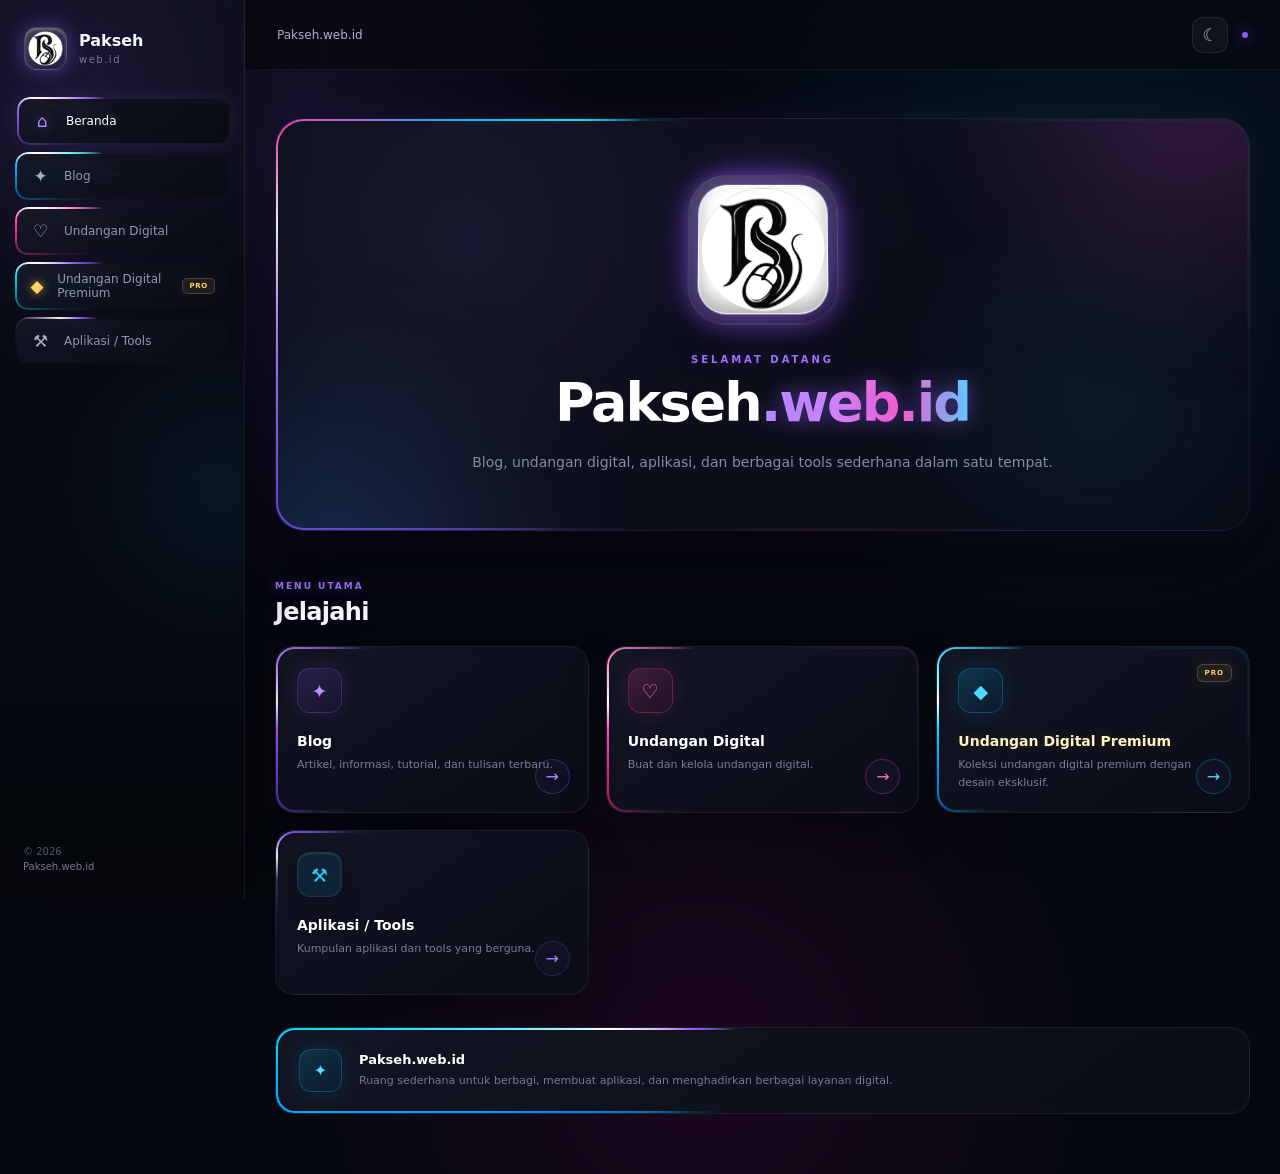
==== index.html @ 85b8d03c "feat: create Pakseh.web.id website" ====
<!DOCTYPE html>
<html lang="id">

<head>

    <meta charset="UTF-8">

    <meta
        name="viewport"
        content="width=device-width, initial-scale=1.0"
    >

    <title>Pakseh.web.id</title>

    <link
        rel="stylesheet"
        href="style.css"
    >

</head>


<body>


<!-- =====================================================
     SIDEBAR
===================================================== -->

<aside
    class="sidebar"
    id="sidebar"
>


    <!-- BRAND -->

    <div class="brand">

        <div class="brand-logo">
    <img
        src="assets/img/logo.png"
        alt="Pakseh"
    >
</div>
        <div class="brand-text">

            <strong>
                Pakseh
            </strong>

            <span>
                web.id
            </span>

        </div>

    </div>


    <!-- =================================================
         MENU
    ================================================= -->

    <nav class="menu">


        <!-- BERANDA -->

        <a
            href="index.html"
            class="menu-item active"
        >

            <span class="menu-icon">
                ⌂
            </span>

            <span>
                Beranda
            </span>

        </a>


        <!-- BLOG -->

        <a
            href="blog.html"
            class="menu-item"
        >

            <span class="menu-icon">
                ✦
            </span>

            <span>
                Blog
            </span>

        </a>


        <!-- UNDANGAN DIGITAL -->

        <a
            href="https://pakseh.inveet.my.id/"
            class="menu-item"
        >

            <span class="menu-icon">
                ♡
            </span>

            <span>
                Undangan Digital
            </span>

        </a>


        <!-- UNDANGAN DIGITAL PREMIUM -->

        <a
            href="#"
            class="menu-item premium-menu"
        >

            <span class="menu-icon premium-icon">
                ◆
            </span>

            <span>
                Undangan Digital Premium
            </span>

            <span class="premium-badge">
                PRO
            </span>

        </a>


        <!-- APLIKASI / TOOLS -->

        <a
            href="#"
            class="menu-item"
        >

            <span class="menu-icon">
                ⚒
            </span>

            <span>
                Aplikasi / Tools
            </span>

        </a>


    </nav>


    <!-- =================================================
         SIDEBAR FOOTER
    ================================================= -->

    <div class="sidebar-footer">

        <span>
            © 2026
        </span>

        <strong>
            Pakseh.web.id
        </strong>

    </div>


</aside>


<!-- =====================================================
     MOBILE OVERLAY
===================================================== -->

<div
    class="sidebar-overlay"
    id="sidebarOverlay"
></div>



<!-- =====================================================
     MAIN
===================================================== -->

<main class="main">


    <!-- =================================================
         TOPBAR
    ================================================= -->

    <header class="topbar">


        <button
            class="menu-toggle"
            id="menuToggle"
            type="button"
        >
            ☰
        </button>


        <div class="topbar-title">
            Pakseh.web.id
        </div>


        <div class="topbar-actions">


            <!-- DARK / LIGHT -->

            <button
                class="theme-toggle"
                id="themeToggle"
                type="button"
                title="Ganti tema"
            >
                ☾
            </button>


            <div class="topbar-dot"></div>


        </div>


    </header>



    <!-- =================================================
         CONTENT
    ================================================= -->

    <section class="content">


        <!-- =================================================
             HERO
        ================================================= -->

        <section class="hero">


            <div class="hero-glow glow-one"></div>

            <div class="hero-glow glow-two"></div>


            <!-- LOGO
                 UBAH LOGO DI SINI
            -->

            <div class="custom-logo">

    <div class="logo-inner">

        <img
            src="assets/img/logo.png"
            alt="Logo Pakseh.web.id"
        >

    </div>

</div>


            <!-- HERO TEXT -->

            <div class="hero-content">


                <div class="welcome">
                    SELAMAT DATANG
                </div>


                <h1>
                    Pakseh<span>.web.id</span>
                </h1>


                <p>
                    Blog, undangan digital, aplikasi,
                    dan berbagai tools sederhana
                    dalam satu tempat.
                </p>


            </div>


        </section>



        <!-- =================================================
             MENU UTAMA
        ================================================= -->

        <section class="quick-section">


            <div class="section-heading">

                <div>

                    <small>
                        MENU UTAMA
                    </small>

                    <h2>
                        Jelajahi
                    </h2>

                </div>

            </div>



            <!-- =================================================
                 QUICK GRID
            ================================================= -->

            <div class="quick-grid">


                <!-- =================================================
                     BLOG
                ================================================= -->

                <a
                    href="blog.html"
                    class="quick-card"
                >

                    <div class="quick-icon purple">
                        ✦
                    </div>


                    <div class="quick-info">

                        <h3>
                            Blog
                        </h3>

                        <p>
                            Artikel, informasi,
                            tutorial, dan tulisan terbaru.
                        </p>

                    </div>


                    <div class="arrow">
                        →
                    </div>

                </a>



                <!-- =================================================
                     UNDANGAN DIGITAL
                ================================================= -->

                <a
                    href="https://pakseh.inveet.my.id/"
                    class="quick-card"
                >

                    <div class="quick-icon pink">
                        ♡
                    </div>


                    <div class="quick-info">

                        <h3>
                            Undangan Digital
                        </h3>

                        <p>
                            Buat dan kelola
                            undangan digital.
                        </p>

                    </div>


                    <div class="arrow">
                        →
                    </div>

                </a>



                <!-- =================================================
                     UNDANGAN DIGITAL PREMIUM
                ================================================= -->

                <a
                    href="#"
                    class="quick-card premium-card"
                >

                    <div class="quick-icon premium-card-icon">
                        ◆
                    </div>


                    <div class="quick-info">

                        <h3>
                            Undangan Digital Premium
                        </h3>

                        <p>
                            Koleksi undangan digital
                            premium dengan desain eksklusif.
                        </p>

                    </div>


                    <div class="premium-label">
                        PRO
                    </div>


                    <div class="arrow">
                        →
                    </div>

                </a>



                <!-- =================================================
                     APLIKASI / TOOLS
                ================================================= -->

                <a
                    href="#"
                    class="quick-card"
                >

                    <div class="quick-icon blue">
                        ⚒
                    </div>


                    <div class="quick-info">

                        <h3>
                            Aplikasi / Tools
                        </h3>

                        <p>
                            Kumpulan aplikasi
                            dan tools yang berguna.
                        </p>

                    </div>


                    <div class="arrow">
                        →
                    </div>

                </a>


            </div>


        </section>



        <!-- =================================================
             INFO
        ================================================= -->

        <section class="info-card">


            <div class="info-icon">
                ✦
            </div>


            <div>

                <h3>
                    Pakseh.web.id
                </h3>


                <p>
                    Ruang sederhana untuk berbagi,
                    membuat aplikasi, dan menghadirkan
                    berbagai layanan digital.
                </p>

            </div>


        </section>


    </section>


</main>



<!-- =====================================================
     JAVASCRIPT
===================================================== -->

<script src="script.js"></script>



<!-- =====================================================
     PREMIUM STYLE
===================================================== -->

<style>


/* =====================================================
   PREMIUM SIDEBAR
===================================================== */

.premium-menu {
    position: relative;
}


.premium-menu .premium-icon {

    color: #ffd166;

    text-shadow:
        0 0 10px
        rgba(255,209,102,.65);

}


.premium-menu:hover .premium-icon {

    color: #ffe29a;

    text-shadow:
        0 0 16px
        rgba(255,209,102,.85);

}


.premium-badge {

    margin-left: auto;

    padding:
        3px 6px;

    border-radius: 5px;

    color: #ffd166;

    background:
        rgba(255,209,102,.08);

    border:
        1px solid
        rgba(255,209,102,.20);

    font-size: 7px;

    font-weight: 800;

    letter-spacing: .7px;

}


/* =====================================================
   PREMIUM CARD
===================================================== */

.premium-card {

    background:

        radial-gradient(
            circle at 85% 15%,
            rgba(255,209,102,.13),
            transparent 35%
        ),

        #0c101c;

}


.premium-card::before {

    background:

        conic-gradient(
            from var(--neon-angle),

            transparent 0deg,
            transparent 210deg,

            rgba(255,209,102,.06) 230deg,

            #b7791f 250deg,

            #ffd166 270deg,

            #fff4c2 282deg,

            #ffffff 288deg,

            #ffcf5c 298deg,

            transparent 320deg,
            transparent 360deg
        );

    filter:
        drop-shadow(
            0 0 9px
            rgba(255,209,102,.80)
        );

}


.premium-card-icon {

    color: #ffd166;

    background:

        linear-gradient(
            145deg,
            rgba(255,209,102,.18),
            rgba(160,100,10,.08)
        );

    border-color:
        rgba(255,209,102,.28);

    box-shadow:
        0 0 25px
        rgba(255,209,102,.13);

}


.premium-card h3 {

    color: #fff3c4;

    text-shadow:
        0 0 12px
        rgba(255,209,102,.14);

}


.premium-label {

    position: absolute;

    top: 17px;
    right: 17px;

    padding:
        4px 7px;

    border-radius: 6px;

    color: #ffd166;

    background:
        rgba(255,209,102,.08);

    border:
        1px solid
        rgba(255,209,102,.22);

    font-size: 7px;

    font-weight: 900;

    letter-spacing: 1px;

    box-shadow:
        0 0 15px
        rgba(255,209,102,.08);

}


.premium-card:hover {

    box-shadow:

        0 25px 55px
        rgba(0,0,0,.40),

        0 0 40px
        rgba(255,209,102,.12);

}


/* =====================================================
   MOBILE
===================================================== */

@media (max-width:700px) {

    .premium-card {
        grid-column: span 1;
    }

}

</style>


</body>

</html>
---- style.css ----
/* =========================================================
   PAKSEH.WEB.ID
   DARK 3D + SEMI NEON UI
   ========================================================= */

:root {
    --bg: #070910;
    --bg-soft: #0c0f18;

    --card: #10131f;
    --card-2: #0d101a;

    --text: #f5f7ff;
    --text-soft: #9299ad;
    --text-muted: #666d82;

    --purple: #8b5cf6;
    --purple-light: #b18cff;
    --blue: #06b6ff;
    --pink: #ff3eb5;
    --cyan: #00e5ff;

    --border: rgba(255,255,255,.08);

    --sidebar-width: 245px;

    --neon-angle: 0deg;
}


/* =========================================================
   RESET
   ========================================================= */

* {
    margin: 0;
    padding: 0;
    box-sizing: border-box;
}

html {
    scroll-behavior: smooth;
}

body {
    min-height: 100vh;

    color: var(--text);

    font-family:
        Inter,
        system-ui,
        -apple-system,
        BlinkMacSystemFont,
        "Segoe UI",
        sans-serif;

    background:
        radial-gradient(
            circle at 75% 10%,
            rgba(139,92,246,.10),
            transparent 30%
        ),
        radial-gradient(
            circle at 15% 85%,
            rgba(0,190,255,.07),
            transparent 28%
        ),
        var(--bg);

    overflow-x: hidden;
}

a {
    color: inherit;
    text-decoration: none;
}

button,
input,
textarea {
    font-family: inherit;
}


/* =========================================================
   NEON ANIMATION
   ========================================================= */

@property --neon-angle {
    syntax: "<angle>";
    initial-value: 0deg;
    inherits: false;
}

@keyframes neonRotate {
    from {
        --neon-angle: 0deg;
    }

    to {
        --neon-angle: 360deg;
    }
}


/* =========================================================
   SIDEBAR
   ========================================================= */

.sidebar {
    position: fixed;

    top: 0;
    left: 0;

    width: var(--sidebar-width);
    height: 100vh;

    padding: 24px 15px;

    display: flex;
    flex-direction: column;

    background:
        linear-gradient(
            180deg,
            rgba(13,15,25,.98),
            rgba(6,8,14,.99)
        );

    border-right:
        1px solid rgba(255,255,255,.06);

    box-shadow:
        15px 0 50px rgba(0,0,0,.30);

    z-index: 1000;
}


/* =========================================================
   BRAND
   ========================================================= */

.brand {
    display: flex;
    align-items: center;

    gap: 12px;

    padding:
        3px 9px 27px;
}

.brand-logo {
    width: 43px;
    height: 43px;

    display: flex;
    align-items: center;
    justify-content: center;

    border-radius: 13px;

    color: white;

    font-size: 21px;
    font-weight: 900;

    background:
        linear-gradient(
            145deg,
            #a78bfa,
            #5427ad
        );

    border:
        1px solid rgba(255,255,255,.14);

    box-shadow:
        inset 0 2px 3px rgba(255,255,255,.20),
        inset 0 -5px 10px rgba(0,0,0,.25),
        0 0 25px rgba(139,92,246,.20);
}

.brand-text {
    display: flex;
    flex-direction: column;

    line-height: 1.1;
}

.brand-text strong {
    font-size: 16px;
    font-weight: 750;
}

.brand-text span {
    margin-top: 4px;

    color: #777e93;

    font-size: 10px;

    letter-spacing: 1.5px;
}


/* =========================================================
   MENU
   ========================================================= */

.menu {
    display: flex;
    flex-direction: column;

    gap: 7px;
}


/*
   Menu item dibuat menggunakan 2 lapisan:

   ::before = background bagian dalam
   ::after  = garis neon bergerak
*/

.menu-item {
    position: relative;

    min-height: 48px;

    display: flex;
    align-items: center;

    gap: 12px;

    padding: 0 14px;

    border-radius: 13px;

    color: #9299ad;

    font-size: 12px;

    overflow: hidden;

    isolation: isolate;

    transition:
        color .25s ease,
        transform .25s ease;
}


/* neon border */

.menu-item::after {
    content: "";

    position: absolute;

    inset: 0;

    border-radius: inherit;

    background:
        conic-gradient(
            from var(--neon-angle),

            transparent 0deg,
            transparent 255deg,

            rgba(139,92,246,.04) 270deg,
            rgba(139,92,246,.25) 282deg,

            rgba(255,255,255,.95) 290deg,

            var(--neon-color,#8b5cf6) 298deg,

            rgba(139,92,246,.05) 312deg,

            transparent 330deg,
            transparent 360deg
        );

    animation:
        neonRotate 4s linear infinite;

    z-index: -2;
}


/* bagian dalam */

.menu-item::before {
    content: "";

    position: absolute;

    inset: 2px;

    border-radius: 11px;

    background:
        linear-gradient(
            145deg,
            rgba(18,21,34,.98),
            rgba(10,12,21,.98)
        );

    z-index: -1;
}


/* isi menu */

.menu-item > * {
    position: relative;

    z-index: 2;
}


/* warna masing-masing */

.menu-item:nth-child(1) {
    --neon-color: #8b5cf6;
}

.menu-item:nth-child(2) {
    --neon-color: #06b6ff;
}

.menu-item:nth-child(3) {
    --neon-color: #ff3eb5;
}

.menu-item:nth-child(4) {
    --neon-color: #8b5cf6;
}

.menu-item.active {
    color: white;

    transform:
        translateX(2px);

    filter:
        drop-shadow(
            0 0 10px
            rgba(139,92,246,.15)
        );
}

.menu-item:hover {
    color: white;

    transform:
        translateX(3px);
}


/* =========================================================
   MENU ICON
   ========================================================= */

.menu-icon {
    width: 23px;

    display: flex;
    align-items: center;
    justify-content: center;

    font-size: 17px;

    color: #a6adbf;

    transition:
        color .25s ease,
        text-shadow .25s ease;
}

.menu-item:hover .menu-icon,
.menu-item.active .menu-icon {
    color: #b18cff;

    text-shadow:
        0 0 12px rgba(139,92,246,.65);
}


/* =========================================================
   DIVIDER
   ========================================================= */

.menu-divider {
    height: 1px;

    margin:
        13px 7px;

    background:
        linear-gradient(
            90deg,
            transparent,
            rgba(255,255,255,.08),
            transparent
        );
}


/* =========================================================
   SIDEBAR FOOTER
   ========================================================= */

.sidebar-footer {
    margin-top: auto;

    padding:
        18px 8px 4px;

    display: flex;
    flex-direction: column;

    gap: 4px;

    color: #4e5569;

    font-size: 10px;
}

.sidebar-footer strong {
    color: #737a91;

    font-weight: 500;
}


/* =========================================================
   MAIN
   ========================================================= */

.main {
    min-height: 100vh;

    margin-left:
        var(--sidebar-width);
}


/* =========================================================
   TOPBAR
   ========================================================= */

.topbar {
    position: sticky;

    top: 0;

    height: 70px;

    display: flex;
    align-items: center;

    padding:
        0 32px;

    background:
        rgba(7,9,16,.72);

    backdrop-filter:
        blur(18px);

    border-bottom:
        1px solid rgba(255,255,255,.05);

    z-index: 500;
}

.topbar-title {
    color: #aeb5c8;

    font-size: 12px;
}

.topbar-actions {
    margin-left: auto;

    display: flex;
    align-items: center;

    gap: 14px;
}

.topbar-dot {
    width: 6px;
    height: 6px;

    border-radius: 50%;

    background: var(--purple);

    box-shadow:
        0 0 15px
        rgba(139,92,246,.9);
}


/* =========================================================
   THEME BUTTON
   ========================================================= */

.theme-toggle {
    width: 36px;
    height: 36px;

    display: flex;
    align-items: center;
    justify-content: center;

    border-radius: 11px;

    color: #aeb5c8;

    background:
        rgba(255,255,255,.035);

    border:
        1px solid rgba(255,255,255,.08);

    font-size: 17px;

    cursor: pointer;

    transition:
        .25s ease;
}

.theme-toggle:hover {
    color: white;

    border-color:
        rgba(139,92,246,.35);

    background:
        rgba(139,92,246,.12);

    box-shadow:
        0 0 20px
        rgba(139,92,246,.15);
}


/* =========================================================
   MOBILE MENU BUTTON
   ========================================================= */

.menu-toggle {
    display: none;

    width: 38px;
    height: 38px;

    border: 0;

    border-radius: 10px;

    color: white;

    background:
        rgba(255,255,255,.04);

    font-size: 20px;

    cursor: pointer;
}


/* =========================================================
   CONTENT
   ========================================================= */

.content {
    width:
        min(
            1100px,
            calc(100% - 60px)
        );

    margin:
        0 auto;

    padding:
        48px 0 60px;
}


/* =========================================================
   HERO
   ========================================================= */

.hero {
    position: relative;

    min-height: 390px;

    display: flex;
    flex-direction: column;

    align-items: center;
    justify-content: center;

    padding:
        55px 30px;

    text-align: center;

    border-radius: 28px;

    overflow: hidden;

    isolation: isolate;

    background:
        #0d101d;

    border:
        1px solid rgba(255,255,255,.06);

    box-shadow:
        0 25px 70px rgba(0,0,0,.35);
}


/* HERO NEON BORDER */

.hero::before {
    content: "";

    position: absolute;

    inset: 0;

    border-radius: inherit;

    background:
        conic-gradient(
            from var(--neon-angle),

            transparent 0deg,
            transparent 250deg,

            rgba(139,92,246,.05) 265deg,
            rgba(139,92,246,.35) 280deg,

            white 290deg,

            #8b5cf6 298deg,
            #06b6ff 305deg,

            rgba(6,182,255,.05) 320deg,

            transparent 335deg,
            transparent 360deg
        );

    animation:
        neonRotate 5s linear infinite;

    z-index: -2;
}


/* HERO INNER */

.hero::after {
    content: "";

    position: absolute;

    inset: 2px;

    border-radius: 26px;

    background:
        radial-gradient(
            circle at 20% 30%,
            rgba(139,92,246,.08),
            transparent 28%
        ),
        radial-gradient(
            circle at 85% 70%,
            rgba(0,180,255,.07),
            transparent 25%
        ),
        linear-gradient(
            145deg,
            #101321,
            #090b14
        );

    z-index: -1;
}


/* =========================================================
   HERO GLOW
   ========================================================= */

.hero-glow {
    position: absolute;

    width: 280px;
    height: 280px;

    border-radius: 50%;

    filter:
        blur(80px);

    opacity: .17;

    pointer-events: none;
}

.glow-one {
    top: -160px;
    right: -80px;

    background:
        var(--purple);
}

.glow-two {
    bottom: -170px;
    left: -80px;

    background:
        var(--blue);
}


/* =========================================================
   CUSTOM LOGO
   ========================================================= */

.custom-logo {
    position: relative;

    width: 150px;
    height: 150px;

    margin-bottom: 30px;

    padding: 9px;

    border-radius: 38px;

    background:
        linear-gradient(
            145deg,
            rgba(255,255,255,.18),
            rgba(255,255,255,.02)
        );

    border:
        1px solid rgba(255,255,255,.12);

    box-shadow:
        0 25px 60px rgba(0,0,0,.45),
        0 0 45px rgba(139,92,246,.25);

    transform:
        perspective(600px)
        rotateX(5deg);

    z-index: 3;
}


/* LOGO INNER */

.logo-inner {
    width: 100%;
    height: 100%;

    display: flex;
    align-items: center;
    justify-content: center;

    border-radius: 29px;

    color: white;

    font-size: 62px;
    font-weight: 900;

    background:
        linear-gradient(
            145deg,
            #b18cff,
            #5b21b6
        );

    border:
        1px solid
        rgba(255,255,255,.12);

    box-shadow:
        inset 0 3px 5px
        rgba(255,255,255,.25),

        inset 0 -10px 18px
        rgba(0,0,0,.30),

        0 0 40px
        rgba(139,92,246,.35);
}


/* =========================================================
   HERO TEXT
   ========================================================= */

.hero-content {
    position: relative;

    z-index: 3;
}

.welcome {
    margin-bottom: 11px;

    color: #9d72ff;

    font-size: 10px;
    font-weight: 800;

    letter-spacing: 3px;

    text-shadow:
        0 0 14px
        rgba(139,92,246,.40);
}

.hero h1 {
    color: white;

    font-size:
        clamp(
            34px,
            5vw,
            54px
        );

    line-height: 1;

    letter-spacing: -2px;
}

.hero h1 span {
    color: #a78bfa;

    text-shadow:
        0 0 20px
        rgba(139,92,246,.30);
}

.hero p {
    max-width: 600px;

    margin:
        20px auto 0;

    color: #858da2;

    font-size: 14px;

    line-height: 1.8;
}


/* =========================================================
   SECTION
   ========================================================= */

.quick-section {
    margin-top: 43px;
}

.section-heading small {
    color: #7566aa;

    font-size: 9px;
    font-weight: 800;

    letter-spacing: 2px;
}

.section-heading h2 {
    margin-top: 5px;

    color: white;

    font-size: 24px;

    letter-spacing: -.7px;
}


/* =========================================================
   QUICK GRID
   ========================================================= */

.quick-grid {
    display: grid;

    grid-template-columns:
        repeat(3, 1fr);

    gap: 17px;

    margin-top: 20px;
}


/* =========================================================
   QUICK CARD
   ========================================================= */

.quick-card {
    position: relative;

    min-height: 165px;

    display: flex;
    flex-direction: column;

    padding: 21px;

    border-radius: 19px;

    overflow: hidden;

    isolation: isolate;

    background:
        #0e111d;

    border:
        1px solid rgba(255,255,255,.06);

    box-shadow:
        0 18px 40px rgba(0,0,0,.25);

    transition:
        transform .25s ease,
        box-shadow .25s ease;
}


/* animated neon */

.quick-card::before {
    content: "";

    position: absolute;

    inset: 0;

    border-radius: inherit;

    background:
        conic-gradient(
            from var(--neon-angle),

            transparent 0deg,
            transparent 255deg,

            rgba(139,92,246,.04) 270deg,
            rgba(139,92,246,.35) 282deg,

            white 290deg,

            var(--neon-color,#8b5cf6) 298deg,

            rgba(139,92,246,.05) 315deg,

            transparent 330deg,
            transparent 360deg
        );

    animation:
        neonRotate 3.8s linear infinite;

    z-index: -2;
}


/* inner layer */

.quick-card::after {
    content: "";

    position: absolute;

    inset: 2px;

    border-radius: 17px;

    background:
        linear-gradient(
            145deg,
            #121522,
            #0a0d17
        );

    z-index: -1;
}


/* card colors */

.quick-card:nth-child(1) {
    --neon-color: #8b5cf6;
}

.quick-card:nth-child(2) {
    --neon-color: #ff3eb5;
}

.quick-card:nth-child(3) {
    --neon-color: #06b6ff;
}


/* hover */

.quick-card:hover {
    transform:
        translateY(-6px);

    box-shadow:
        0 25px 55px rgba(0,0,0,.35),
        0 0 35px rgba(139,92,246,.08);
}


/* =========================================================
   QUICK ICON
   ========================================================= */

.quick-icon {
    width: 45px;
    height: 45px;

    display: flex;
    align-items: center;
    justify-content: center;

    margin-bottom: 20px;

    border-radius: 13px;

    font-size: 19px;

    border:
        1px solid rgba(255,255,255,.08);

    box-shadow:
        inset 0 1px 2px
        rgba(255,255,255,.12),

        0 8px 20px
        rgba(0,0,0,.25);
}

.quick-icon.purple {
    color: #b18cff;

    background:
        rgba(139,92,246,.12);

    box-shadow:
        0 0 25px
        rgba(139,92,246,.12);
}

.quick-icon.pink {
    color: #ff67c5;

    background:
        rgba(255,62,181,.10);
}

.quick-icon.blue {
    color: #35c8ff;

    background:
        rgba(6,182,255,.10);
}


/* =========================================================
   QUICK TEXT
   ========================================================= */

.quick-info h3 {
    color: white;

    font-size: 14px;
    font-weight: 700;
}

.quick-info p {
    margin-top: 7px;

    color: #777f94;

    font-size: 11px;

    line-height: 1.6;
}


/* =========================================================
   ARROW
   ========================================================= */

.arrow {
    position: absolute;

    right: 18px;
    bottom: 18px;

    width: 35px;
    height: 35px;

    display: flex;
    align-items: center;
    justify-content: center;

    border-radius: 50%;

    color: #a78bfa;

    border:
        1px solid
        rgba(139,92,246,.20);

    background:
        rgba(139,92,246,.04);

    transition:
        .25s ease;
}

.quick-card:hover .arrow {
    color: white;

    background:
        rgba(139,92,246,.15);

    box-shadow:
        0 0 18px
        rgba(139,92,246,.18);

    transform:
        translateX(4px);
}


/* =========================================================
   INFO CARD
   ========================================================= */

.info-card {
    position: relative;

    display: flex;
    align-items: center;

    gap: 17px;

    margin-top: 32px;

    padding: 21px 23px;

    border-radius: 19px;

    overflow: hidden;

    isolation: isolate;

    background:
        #0d101a;

    border:
        1px solid rgba(255,255,255,.06);
}


/* neon */

.info-card::before {
    content: "";

    position: absolute;

    inset: 0;

    border-radius: inherit;

    background:
        conic-gradient(
            from var(--neon-angle),

            transparent 0deg,
            transparent 265deg,

            rgba(6,182,255,.05) 278deg,
            rgba(6,182,255,.35) 288deg,

            white 296deg,

            #06b6ff 303deg,

            transparent 320deg,
            transparent 360deg
        );

    animation:
        neonRotate 4.5s linear infinite;

    z-index: -2;
}

.info-card::after {
    content: "";

    position: absolute;

    inset: 2px;

    border-radius: 17px;

    background:
        linear-gradient(
            145deg,
            #111521,
            #0b0e17
        );

    z-index: -1;
}

.info-icon {
    width: 43px;
    height: 43px;

    flex-shrink: 0;

    display: flex;
    align-items: center;
    justify-content: center;

    border-radius: 12px;

    color: #35c8ff;

    background:
        rgba(6,182,255,.08);

    border:
        1px solid
        rgba(6,182,255,.15);

    box-shadow:
        0 0 20px
        rgba(6,182,255,.08);
}

.info-card h3 {
    color: white;

    font-size: 13px;
}

.info-card p {
    margin-top: 5px;

    color: #737b90;

    font-size: 11px;

    line-height: 1.7;
}


/* =========================================================
   SIDEBAR OVERLAY
   ========================================================= */

.sidebar-overlay {
    display: none;
}


/* =========================================================
   LIGHT THEME
   ========================================================= */

body.light-theme {

    --bg: #eef1f8;
    --bg-soft: #f7f8fc;

    --text: #171923;
    --text-soft: #687084;

    background:
        radial-gradient(
            circle at 75% 10%,
            rgba(139,92,246,.10),
            transparent 30%
        ),
        radial-gradient(
            circle at 15% 85%,
            rgba(0,190,255,.07),
            transparent 28%
        ),
        #eef1f8;
}


/* sidebar */

body.light-theme .sidebar {
    background:
        linear-gradient(
            180deg,
            #ffffff,
            #f2f4f9
        );

    border-right-color:
        rgba(20,25,40,.08);

    box-shadow:
        15px 0 45px
        rgba(30,40,70,.08);
}


/* topbar */

body.light-theme .topbar {
    background:
        rgba(245,247,251,.78);

    border-bottom-color:
        rgba(20,25,40,.07);
}

body.light-theme .topbar-title {
    color: #687084;
}


/* menu */

body.light-theme .menu-item {
    color: #70788c;
}

body.light-theme .menu-item::before {
    background:
        linear-gradient(
            145deg,
            #ffffff,
            #f4f5fa
        );
}

body.light-theme .menu-item:hover,
body.light-theme .menu-item.active {
    color: #242638;
}


/* hero */

body.light-theme .hero {
    background:
        #f5f6fa;

    box-shadow:
        0 25px 60px
        rgba(30,40,70,.10);
}

body.light-theme .hero::after {
    background:
        radial-gradient(
            circle at 20% 30%,
            rgba(139,92,246,.07),
            transparent 28%
        ),
        linear-gradient(
            145deg,
            #ffffff,
            #f2f4f9
        );
}

body.light-theme .hero h1 {
    color: #171923;
}

body.light-theme .hero p {
    color: #697184;
}


/* cards */

body.light-theme .quick-card {
    background:
        #f7f8fb;

    box-shadow:
        0 18px 40px
        rgba(30,40,70,.08);
}

body.light-theme .quick-card::after {
    background:
        linear-gradient(
            145deg,
            #ffffff,
            #f2f4f9
        );
}

body.light-theme .quick-info h3 {
    color: #202331;
}

body.light-theme .quick-info p {
    color: #737b8e;
}


/* info */

body.light-theme .info-card {
    background:
        #f7f8fb;

    box-shadow:
        0 15px 35px
        rgba(30,40,70,.08);
}

body.light-theme .info-card::after {
    background:
        linear-gradient(
            145deg,
            #ffffff,
            #f2f4f9
        );
}

body.light-theme .info-card h3 {
    color: #202331;
}


/* theme button */

body.light-theme .theme-toggle {
    color: #5e4b9b;

    background:
        rgba(139,92,246,.08);

    border-color:
        rgba(139,92,246,.14);
}


/* =========================================================
   TABLET
   ========================================================= */

@media (max-width: 900px) {

    :root {
        --sidebar-width: 220px;
    }

    .content {
        width:
            calc(100% - 40px);
    }

    .quick-grid {
        grid-template-columns:
            1fr;
    }

}


/* =========================================================
   MOBILE
   ========================================================= */

@media (max-width: 700px) {

    .sidebar {
        transform:
            translateX(-100%);

        transition:
            transform .3s ease;
    }

    .sidebar.open {
        transform:
            translateX(0);
    }

    .sidebar-overlay {
        position: fixed;

        inset: 0;

        background:
            rgba(0,0,0,.55);

        backdrop-filter:
            blur(3px);

        z-index: 900;
    }

    .sidebar-overlay.show {
        display: block;
    }

    .main {
        margin-left: 0;
    }

    .topbar {
        height: 64px;

        padding:
            0 17px;
    }

    .menu-toggle {
        display: flex;

        align-items: center;
        justify-content: center;
    }

    .content {
        width:
            calc(100% - 28px);

        padding:
            25px 0 45px;
    }

    .hero {
        min-height: 390px;

        padding:
            45px 20px;

        border-radius: 23px;
    }

    .custom-logo {
        width: 112px;
        height: 112px;

        padding: 7px;

        border-radius: 30px;
    }

    .logo-inner {
        border-radius: 23px;

        font-size: 47px;
    }

    .hero h1 {
        font-size: 34px;

        letter-spacing: -1.3px;
    }

    .hero p {
        font-size: 12px;
    }

    .quick-grid {
        gap: 14px;
    }

    .quick-card {
        min-height: 145px;
    }

    .info-card {
        align-items: flex-start;
    }

}


/* =========================================================
   SMALL MOBILE
   ========================================================= */

@media (max-width: 400px) {

    .hero {
        padding:
            38px 17px;
    }

    .hero h1 {
        font-size: 29px;
    }

    .hero p {
        font-size: 11px;
    }

    .custom-logo {
        width: 100px;
        height: 100px;
    }

    .logo-inner {
        font-size: 42px;
    }

}

/* =========================================================
   COLOR BOOST
   PAKSEH.WEB.ID
   Purple + Pink + Cyan + Blue
   ========================================================= */


/* =========================================================
   BACKGROUND COLOR
   ========================================================= */

body {
    background:
        radial-gradient(
            circle at 15% 15%,
            rgba(139, 92, 246, .16),
            transparent 28%
        ),
        radial-gradient(
            circle at 85% 20%,
            rgba(0, 174, 255, .12),
            transparent 28%
        ),
        radial-gradient(
            circle at 55% 90%,
            rgba(255, 0, 174, .09),
            transparent 30%
        ),
        #060810;
}


/* =========================================================
   SIDEBAR COLOR
   ========================================================= */

.sidebar {
    background:
        radial-gradient(
            circle at 30% 10%,
            rgba(139,92,246,.12),
            transparent 30%
        ),
        radial-gradient(
            circle at 90% 55%,
            rgba(0,190,255,.07),
            transparent 30%
        ),
        linear-gradient(
            180deg,
            #0b0d18,
            #05070d
        );
}


/* =========================================================
   BRAND LOGO
   ========================================================= */

.brand-logo {
    background:
        linear-gradient(
            135deg,
            #b66cff 0%,
            #7138e8 45%,
            #4b1bb8 100%
        );

    box-shadow:
        inset 0 2px 4px rgba(255,255,255,.28),
        inset 0 -7px 12px rgba(0,0,0,.30),
        0 0 18px rgba(139,92,246,.35),
        0 0 40px rgba(139,92,246,.12);
}


/* =========================================================
   MENU - LEBIH BERWARNA
   ========================================================= */

.menu-item:nth-child(1)::after {
    background:
        conic-gradient(
            from var(--neon-angle),
            transparent 0deg,
            transparent 230deg,
            rgba(139,92,246,.10) 250deg,
            #8b5cf6 275deg,
            #ffffff 285deg,
            #c084fc 295deg,
            transparent 320deg,
            transparent 360deg
        );
}

.menu-item:nth-child(2)::after {
    background:
        conic-gradient(
            from var(--neon-angle),
            transparent 0deg,
            transparent 230deg,
            rgba(0,190,255,.10) 250deg,
            #06b6ff 275deg,
            #ffffff 285deg,
            #67e8f9 295deg,
            transparent 320deg,
            transparent 360deg
        );
}

.menu-item:nth-child(3)::after {
    background:
        conic-gradient(
            from var(--neon-angle),
            transparent 0deg,
            transparent 230deg,
            rgba(255,62,181,.10) 250deg,
            #ff3eb5 275deg,
            #ffffff 285deg,
            #fb7acb 295deg,
            transparent 320deg,
            transparent 360deg
        );
}

.menu-item:nth-child(4)::after {
    background:
        conic-gradient(
            from var(--neon-angle),
            transparent 0deg,
            transparent 230deg,
            rgba(0,229,255,.10) 250deg,
            #00d9ff 275deg,
            #ffffff 285deg,
            #8b5cf6 295deg,
            transparent 320deg,
            transparent 360deg
        );
}


/* =========================================================
   HERO - LEBIH HIDUP
   ========================================================= */

.hero {
    background:
        radial-gradient(
            circle at 15% 20%,
            rgba(139,92,246,.20),
            transparent 30%
        ),
        radial-gradient(
            circle at 85% 30%,
            rgba(0,174,255,.16),
            transparent 28%
        ),
        radial-gradient(
            circle at 55% 100%,
            rgba(255,0,174,.10),
            transparent 32%
        ),
        #0b0e1a;

    box-shadow:
        0 30px 80px rgba(0,0,0,.45),
        0 0 50px rgba(91,33,182,.08);
}


/* HERO BORDER */

.hero::before {
    background:
        conic-gradient(
            from var(--neon-angle),

            transparent 0deg,
            transparent 210deg,

            rgba(139,92,246,.08) 225deg,
            #7c3aed 250deg,

            #c084fc 270deg,

            #ffffff 282deg,

            #ff3eb5 292deg,

            #06b6ff 304deg,

            #00e5ff 318deg,

            rgba(0,229,255,.08) 330deg,

            transparent 345deg,
            transparent 360deg
        );

    animation:
        neonRotate 4s linear infinite;

    filter:
        drop-shadow(0 0 8px rgba(139,92,246,.7))
        drop-shadow(0 0 15px rgba(0,190,255,.35));
}


/* =========================================================
   HERO LOGO GLOW
   ========================================================= */

.custom-logo {
    background:
        linear-gradient(
            145deg,
            rgba(255,255,255,.20),
            rgba(139,92,246,.06)
        );

    box-shadow:
        0 25px 60px rgba(0,0,0,.45),
        0 0 25px rgba(139,92,246,.45),
        0 0 55px rgba(139,92,246,.20);
}

.logo-inner {
    background:
        linear-gradient(
            135deg,
            #d19cff 0%,
            #9b5cff 25%,
            #7138e8 55%,
            #4b1bb8 100%
        );

    box-shadow:
        inset 0 3px 5px rgba(255,255,255,.30),
        inset 0 -10px 18px rgba(0,0,0,.30),
        0 0 25px rgba(139,92,246,.55),
        0 0 55px rgba(139,92,246,.22);
}


/* =========================================================
   WEBSITE TITLE
   ========================================================= */

.hero h1 span {
    background:
        linear-gradient(
            90deg,
            #b68cff,
            #d68cff,
            #ff5cc8,
            #57d9ff
        );

    -webkit-background-clip: text;
    background-clip: text;

    -webkit-text-fill-color: transparent;

    filter:
        drop-shadow(
            0 0 12px
            rgba(139,92,246,.30)
        );
}


/* =========================================================
   SECTION TITLE
   ========================================================= */

.section-heading small {
    color: #a879ff;

    text-shadow:
        0 0 12px rgba(139,92,246,.55);
}

.section-heading h2 {
    text-shadow:
        0 0 18px rgba(139,92,246,.15);
}


/* =========================================================
   QUICK CARD
   ========================================================= */

.quick-card {
    background:
        radial-gradient(
            circle at 15% 15%,
            rgba(139,92,246,.10),
            transparent 35%
        ),
        #0c101c;
}


/* CARD 1 */

.quick-card:nth-child(1)::before {
    background:
        conic-gradient(
            from var(--neon-angle),

            transparent 0deg,
            transparent 220deg,

            rgba(139,92,246,.08) 235deg,
            #7138e8 255deg,
            #a855f7 270deg,
            #ffffff 280deg,
            #c084fc 292deg,

            transparent 320deg,
            transparent 360deg
        );

    filter:
        drop-shadow(
            0 0 7px
            rgba(139,92,246,.85)
        );
}


/* CARD 2 */

.quick-card:nth-child(2) {
    background:
        radial-gradient(
            circle at 85% 15%,
            rgba(255,62,181,.13),
            transparent 35%
        ),
        #0c101c;
}

.quick-card:nth-child(2)::before {
    background:
        conic-gradient(
            from var(--neon-angle),

            transparent 0deg,
            transparent 220deg,

            rgba(255,62,181,.08) 235deg,
            #ec198e 255deg,
            #ff4fbc 270deg,
            #ffffff 280deg,
            #ff91d5 292deg,

            transparent 320deg,
            transparent 360deg
        );

    filter:
        drop-shadow(
            0 0 7px
            rgba(255,62,181,.85)
        );
}


/* CARD 3 */

.quick-card:nth-child(3) {
    background:
        radial-gradient(
            circle at 85% 15%,
            rgba(0,190,255,.13),
            transparent 35%
        ),
        #0c101c;
}

.quick-card:nth-child(3)::before {
    background:
        conic-gradient(
            from var(--neon-angle),

            transparent 0deg,
            transparent 220deg,

            rgba(0,190,255,.08) 235deg,
            #008cff 255deg,
            #06d9ff 270deg,
            #ffffff 280deg,
            #66e9ff 292deg,

            transparent 320deg,
            transparent 360deg
        );

    filter:
        drop-shadow(
            0 0 7px
            rgba(0,190,255,.90)
        );
}


/* =========================================================
   ICON COLORS
   ========================================================= */

.quick-card:nth-child(1) .quick-icon {
    color: #bd91ff;

    background:
        linear-gradient(
            145deg,
            rgba(139,92,246,.20),
            rgba(93,44,180,.08)
        );

    border-color:
        rgba(139,92,246,.25);

    box-shadow:
        0 0 20px rgba(139,92,246,.15);
}

.quick-card:nth-child(2) .quick-icon {
    color: #ff70c7;

    background:
        linear-gradient(
            145deg,
            rgba(255,62,181,.20),
            rgba(170,25,110,.08)
        );

    border-color:
        rgba(255,62,181,.25);

    box-shadow:
        0 0 20px rgba(255,62,181,.15);
}

.quick-card:nth-child(3) .quick-icon {
    color: #4bdcff;

    background:
        linear-gradient(
            145deg,
            rgba(0,190,255,.20),
            rgba(0,90,180,.08)
        );

    border-color:
        rgba(0,190,255,.25);

    box-shadow:
        0 0 20px rgba(0,190,255,.15);
}


/* =========================================================
   INFO CARD
   ========================================================= */

.info-card {
    background:
        radial-gradient(
            circle at 15% 50%,
            rgba(0,190,255,.10),
            transparent 35%
        ),
        #0b1019;
}

.info-card::before {
    background:
        conic-gradient(
            from var(--neon-angle),

            transparent 0deg,
            transparent 220deg,

            rgba(0,190,255,.08) 240deg,
            #008cff 260deg,
            #06d9ff 275deg,
            #ffffff 285deg,
            #a855f7 300deg,

            transparent 325deg,
            transparent 360deg
        );

    filter:
        drop-shadow(
            0 0 8px
            rgba(0,190,255,.75)
        );
}


/* =========================================================
   INFO ICON
   ========================================================= */

.info-icon {
    color: #5be4ff;

    background:
        linear-gradient(
            145deg,
            rgba(0,190,255,.18),
            rgba(0,100,180,.07)
        );

    border-color:
        rgba(0,190,255,.25);

    box-shadow:
        0 0 25px
        rgba(0,190,255,.15);
}


/* =========================================================
   ARROW
   ========================================================= */

.quick-card:nth-child(1) .arrow {
    color: #b68cff;

    border-color:
        rgba(139,92,246,.30);
}

.quick-card:nth-child(2) .arrow {
    color: #ff70c7;

    border-color:
        rgba(255,62,181,.30);
}

.quick-card:nth-child(3) .arrow {
    color: #4bdcff;

    border-color:
        rgba(0,190,255,.30);
}


/* =========================================================
   EXTRA FLOATING GLOW
   ========================================================= */

.hero-glow {
    opacity: .24;

    filter:
        blur(90px);
}

.glow-one {
    background:
        linear-gradient(
            135deg,
            #8b5cf6,
            #ff3eb5
        );
}

.glow-two {
    background:
        linear-gradient(
            135deg,
            #06b6ff,
            #8b5cf6
        );
}


/* =========================================================
   NEON LINE BOTTOM
   ========================================================= */

.hero {
    box-shadow:
        0 30px 80px rgba(0,0,0,.45),
        0 0 45px rgba(139,92,246,.08);
}


/* =========================================================
   HOVER GLOW
   ========================================================= */

.quick-card:nth-child(1):hover {
    box-shadow:
        0 25px 55px rgba(0,0,0,.40),
        0 0 35px rgba(139,92,246,.16);
}

.quick-card:nth-child(2):hover {
    box-shadow:
        0 25px 55px rgba(0,0,0,.40),
        0 0 35px rgba(255,62,181,.14);
}

.quick-card:nth-child(3):hover {
    box-shadow:
        0 25px 55px rgba(0,0,0,.40),
        0 0 35px rgba(0,190,255,.15);
}

/* =====================================================
   LOGO GAMBAR PAKSEH
===================================================== */

.logo-inner {
    overflow: hidden;

    padding: 0;

    background: #ffffff;

    position: relative;
}

.logo-inner img {
    width: 100%;
    height: 100%;

    display: block;

    object-fit: cover;

    border-radius: inherit;
}


/* Glow tambahan */

.custom-logo::after {
    content: "";

    position: absolute;

    inset: -18px;

    border-radius: 45px;

    background:
        radial-gradient(
            circle,
            rgba(139,92,246,.28),
            transparent 65%
        );

    filter: blur(18px);

    z-index: -1;

    pointer-events: none;
}

/* =====================================================
   LOGO LIGHT REFLECTION
   Pantulan cahaya setiap ±4 detik
===================================================== */

.logo-inner {
    position: relative;
    overflow: hidden;
}


/* cahaya pantulan */

.logo-inner::after {
    content: "";

    position: absolute;

    top: -30%;
    left: -75%;

    width: 45%;
    height: 160%;

    background:
        linear-gradient(
            105deg,
            transparent 0%,
            rgba(255,255,255,0.03) 30%,
            rgba(255,255,255,0.85) 50%,
            rgba(255,255,255,0.12) 65%,
            transparent 100%
        );

    transform:
        skewX(-20deg);

    filter:
        blur(3px);

    pointer-events: none;

    z-index: 5;

    animation:
        logoReflection 4s ease-in-out infinite;
}


/* =====================================================
   ANIMASI PANTULAN
===================================================== */

@keyframes logoReflection {

    /* awal */
    0% {
        left: -75%;
        opacity: 0;
    }

    /* mulai muncul */
    8% {
        opacity: .15;
    }

    /* cahaya menyapu logo */
    25% {
        left: 135%;
        opacity: .9;
    }

    /* menghilang */
    32% {
        left: 145%;
        opacity: 0;
    }

    /* menunggu sampai siklus berikutnya */
    100% {
        left: 145%;
        opacity: 0;
    }

}

/* =====================================================
   SIDEBAR LOGO - SAMA DENGAN LOGO UTAMA
===================================================== */

.brand-logo {
    position: relative;

    width: 43px;
    height: 43px;

    flex-shrink: 0;

    padding: 3px;

    overflow: hidden;

    border-radius: 13px;

    background:
        linear-gradient(
            145deg,
            rgba(255,255,255,.20),
            rgba(139,92,246,.08)
        );

    border:
        1px solid
        rgba(255,255,255,.15);

    box-shadow:
        inset 0 2px 3px
        rgba(255,255,255,.25),

        0 0 18px
        rgba(139,92,246,.40),

        0 0 35px
        rgba(139,92,246,.15);

    isolation: isolate;
}


/* gambar logo */

.brand-logo img {
    width: 100%;
    height: 100%;

    display: block;

    object-fit: cover;

    border-radius: 10px;
}


/* =====================================================
   PANTULAN CAHAYA SIDEBAR
===================================================== */

.brand-logo::after {
    content: "";

    position: absolute;

    top: -40%;
    left: -90%;

    width: 45%;
    height: 180%;

    background:
        linear-gradient(
            105deg,
            transparent 0%,
            rgba(255,255,255,.04) 30%,
            rgba(255,255,255,.90) 50%,
            rgba(255,255,255,.12) 65%,
            transparent 100%
        );

    transform:
        skewX(-20deg);

    filter:
        blur(2px);

    pointer-events: none;

    z-index: 5;

    animation:
        sidebarLogoReflection 4s ease-in-out infinite;
}


/* =====================================================
   ANIMASI
===================================================== */

@keyframes sidebarLogoReflection {

    0% {
        left: -90%;
        opacity: 0;
    }

    8% {
        opacity: .15;
    }

    25% {
        left: 140%;
        opacity: .9;
    }

    32% {
        left: 150%;
        opacity: 0;
    }

    100% {
        left: 150%;
        opacity: 0;
    }

}
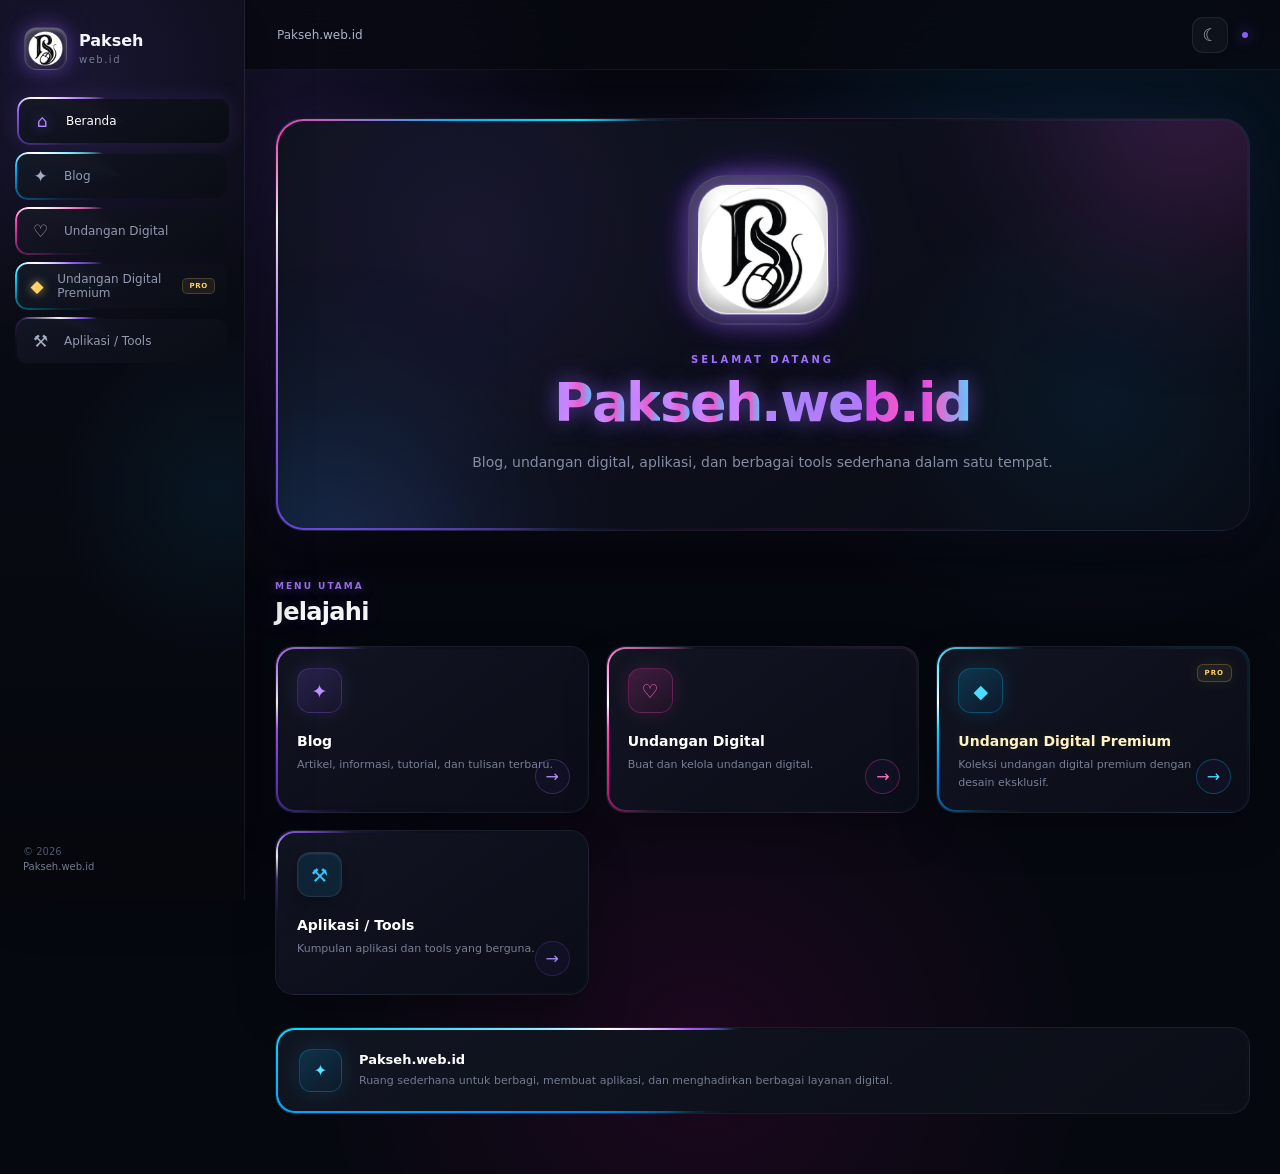
==== commit 64edc797: "feat: add animated brand logo" ====
--- a/index.html
+++ b/index.html
@@ -293,9 +293,27 @@
                 </div>
 
 
-                <h1>
-                    Pakseh<span>.web.id</span>
-                </h1>
+            <h1 class="animated-brand">
+
+    <span class="letter white">P</span>
+    <span class="letter white">a</span>
+    <span class="letter white">k</span>
+    <span class="letter white">s</span>
+    <span class="letter white">e</span>
+    <span class="letter white">h</span>
+
+    <span class="letter purple">.</span>
+
+    <span class="letter purple">w</span>
+    <span class="letter purple">e</span>
+    <span class="letter pink">b</span>
+
+    <span class="letter pink">.</span>
+
+    <span class="letter pink">i</span>
+    <span class="letter blue">d</span>
+
+</h1>
 
 
                 <p>
--- a/style.css
+++ b/style.css
@@ -2536,4 +2536,411 @@
         opacity: 0;
     }
 
+}
+
+/* =====================================================
+   PAKSEH.WEB.ID
+   3D HORIZONTAL FLIP
+   URUTAN: KIRI → KANAN
+   INTERVAL: 5 DETIK
+===================================================== */
+
+.animated-brand {
+    display: flex;
+    align-items: center;
+    justify-content: center;
+
+    white-space: nowrap;
+
+    perspective: 1000px;
+}
+
+
+/* -----------------------------------------------------
+   SEMUA BAGIAN
+----------------------------------------------------- */
+
+.flip-word {
+    display: inline-block;
+
+    transform-style: preserve-3d;
+    backface-visibility: hidden;
+
+    transform-origin: center;
+
+    will-change: transform;
+
+    animation-duration: 5s;
+    animation-iteration-count: infinite;
+}
+
+
+/* -----------------------------------------------------
+   PAKSEH
+----------------------------------------------------- */
+
+.flip-one {
+    color: white;
+
+    animation-name: flipSequenceOne;
+}
+
+
+/* -----------------------------------------------------
+   .WEB
+----------------------------------------------------- */
+
+.flip-two {
+    background:
+        linear-gradient(
+            90deg,
+            #a78bfa,
+            #d084ff,
+            #ff65c7
+        );
+
+    -webkit-background-clip: text;
+    background-clip: text;
+
+    -webkit-text-fill-color: transparent;
+
+    animation-name: flipSequenceTwo;
+}
+
+
+/* -----------------------------------------------------
+   .ID
+----------------------------------------------------- */
+
+.flip-three {
+    background:
+        linear-gradient(
+            90deg,
+            #ff65c7,
+            #5bdcff
+        );
+
+    -webkit-background-clip: text;
+    background-clip: text;
+
+    -webkit-text-fill-color: transparent;
+
+    animation-name: flipSequenceThree;
+}
+
+
+/* =====================================================
+   PAKSEH
+   MULAI PALING AWAL
+===================================================== */
+
+@keyframes flipSequenceOne {
+
+    0% {
+        transform:
+            rotateY(0deg);
+    }
+
+    3% {
+        transform:
+            rotateY(0deg);
+    }
+
+    7% {
+        transform:
+            rotateY(90deg);
+    }
+
+    11% {
+        transform:
+            rotateY(180deg);
+    }
+
+    15% {
+        transform:
+            rotateY(360deg);
+    }
+
+    20% {
+        transform:
+            rotateY(360deg);
+    }
+
+    100% {
+        transform:
+            rotateY(360deg);
+    }
+
+}
+
+/* =====================================================
+   PAKSEH.WEB.ID
+   LETTER BY LETTER 3D FLIP
+   KIRI → KANAN
+   INTERVAL ±5 DETIK
+===================================================== */
+
+.animated-brand {
+
+    display: flex;
+
+    align-items: center;
+    justify-content: center;
+
+    white-space: nowrap;
+
+    perspective: 1200px;
+
+    transform-style: preserve-3d;
+
+}
+
+
+/* =====================================================
+   SETIAP HURUF
+===================================================== */
+
+.letter {
+
+    display: inline-block;
+
+    position: relative;
+
+    transform-style: preserve-3d;
+
+    backface-visibility: hidden;
+
+    transform-origin: center center;
+
+    will-change: transform;
+
+    /*
+       5 detik = satu siklus penuh
+    */
+
+    animation:
+        letterFlip 5s cubic-bezier(
+            .22,
+            .61,
+            .36,
+            1
+        ) infinite;
+
+}
+
+
+/* =====================================================
+   WARNA
+===================================================== */
+
+.letter.white {
+
+    color: #ffffff;
+
+}
+
+
+.letter.purple {
+
+    background:
+        linear-gradient(
+            90deg,
+            #a78bfa,
+            #c084fc
+        );
+
+    -webkit-background-clip: text;
+    background-clip: text;
+
+    -webkit-text-fill-color: transparent;
+
+}
+
+
+.letter.pink {
+
+    background:
+        linear-gradient(
+            90deg,
+            #d946ef,
+            #ff5fc7
+        );
+
+    -webkit-background-clip: text;
+    background-clip: text;
+
+    -webkit-text-fill-color: transparent;
+
+}
+
+
+.letter.blue {
+
+    background:
+        linear-gradient(
+            90deg,
+            #ff5fc7,
+            #58d9ff
+        );
+
+    -webkit-background-clip: text;
+    background-clip: text;
+
+    -webkit-text-fill-color: transparent;
+
+}
+
+
+/* =====================================================
+   ANIMASI UTAMA
+===================================================== */
+
+@keyframes letterFlip {
+
+    /*
+       NORMAL
+    */
+
+    0% {
+
+        transform:
+            rotateY(0deg)
+            translateZ(0);
+
+    }
+
+
+    /*
+       mulai flip
+    */
+
+    2% {
+
+        transform:
+            rotateY(0deg)
+            translateZ(0);
+
+    }
+
+
+    /*
+       bagian tengah flip
+    */
+
+    5% {
+
+        transform:
+            rotateY(90deg)
+            translateZ(8px);
+
+    }
+
+
+    /*
+       selesai flip
+    */
+
+    8% {
+
+        transform:
+            rotateY(180deg)
+            translateZ(0);
+
+    }
+
+
+    /*
+       kembali normal
+    */
+
+    11% {
+
+        transform:
+            rotateY(360deg)
+            translateZ(0);
+
+    }
+
+
+    /*
+       diam
+    */
+
+    18% {
+
+        transform:
+            rotateY(360deg)
+            translateZ(0);
+
+    }
+
+
+    /*
+       menunggu sampai 5 detik
+    */
+
+    100% {
+
+        transform:
+            rotateY(360deg)
+            translateZ(0);
+
+    }
+
+}
+
+/* =====================================================
+   URUTAN FLIP
+===================================================== */
+
+.letter:nth-child(1) {
+    animation-delay: 0s;
+}
+
+.letter:nth-child(2) {
+    animation-delay: .10s;
+}
+
+.letter:nth-child(3) {
+    animation-delay: .20s;
+}
+
+.letter:nth-child(4) {
+    animation-delay: .30s;
+}
+
+.letter:nth-child(5) {
+    animation-delay: .40s;
+}
+
+.letter:nth-child(6) {
+    animation-delay: .50s;
+}
+
+.letter:nth-child(7) {
+    animation-delay: .60s;
+}
+
+.letter:nth-child(8) {
+    animation-delay: .70s;
+}
+
+.letter:nth-child(9) {
+    animation-delay: .80s;
+}
+
+.letter:nth-child(10) {
+    animation-delay: .90s;
+}
+
+.letter:nth-child(11) {
+    animation-delay: 1s;
+}
+
+.letter:nth-child(12) {
+    animation-delay: 1.10s;
+}
+
+.letter:nth-child(13) {
+    animation-delay: 1.20s;
 }
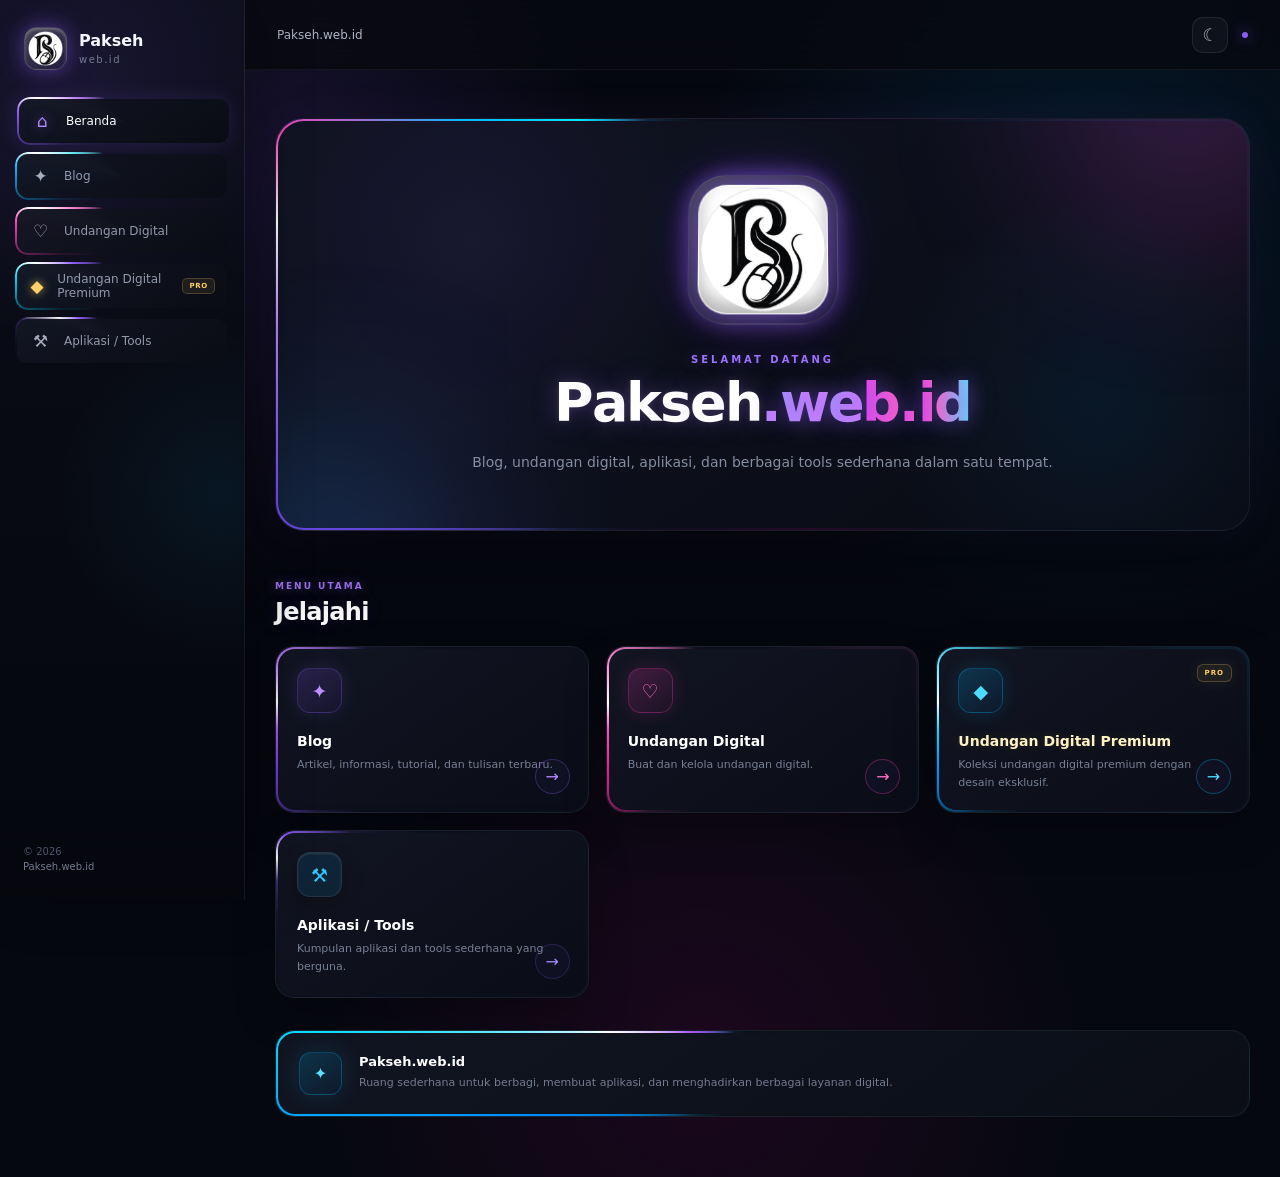
==== commit ebc45b7a: "feat: add applications and tools page" ====
--- a/index.html
+++ b/index.html
@@ -27,10 +27,7 @@
      SIDEBAR
 ===================================================== -->
 
-<aside
-    class="sidebar"
-    id="sidebar"
->
+<aside class="sidebar" id="sidebar">
 
 
     <!-- BRAND -->
@@ -38,11 +35,14 @@
     <div class="brand">
 
         <div class="brand-logo">
-    <img
-        src="assets/img/logo.png"
-        alt="Pakseh"
-    >
-</div>
+
+            <img
+                src="assets/img/logo.png"
+                alt="Logo Pakseh"
+            >
+
+        </div>
+
         <div class="brand-text">
 
             <strong>
@@ -58,8 +58,9 @@
     </div>
 
 
+
     <!-- =================================================
-         MENU
+         MENU SIDEBAR
     ================================================= -->
 
     <nav class="menu">
@@ -144,7 +145,7 @@
         <!-- APLIKASI / TOOLS -->
 
         <a
-            href="#"
+            href="tools.html"
             class="menu-item"
         >
 
@@ -160,6 +161,7 @@
 
 
     </nav>
+
 
 
     <!-- =================================================
@@ -180,6 +182,7 @@
 
 
 </aside>
+
 
 
 <!-- =====================================================
@@ -223,8 +226,6 @@
 
         <div class="topbar-actions">
 
-
-            <!-- DARK / LIGHT -->
 
             <button
                 class="theme-toggle"
@@ -265,22 +266,22 @@
             <div class="hero-glow glow-two"></div>
 
 
-            <!-- LOGO
-                 UBAH LOGO DI SINI
-            -->
+
+            <!-- LOGO UTAMA -->
 
             <div class="custom-logo">
 
-    <div class="logo-inner">
-
-        <img
-            src="assets/img/logo.png"
-            alt="Logo Pakseh.web.id"
-        >
-
-    </div>
-
-</div>
+                <div class="logo-inner">
+
+                    <img
+                        src="assets/img/logo.png"
+                        alt="Logo Pakseh.web.id"
+                    >
+
+                </div>
+
+            </div>
+
 
 
             <!-- HERO TEXT -->
@@ -293,27 +294,33 @@
                 </div>
 
 
-            <h1 class="animated-brand">
-
-    <span class="letter white">P</span>
-    <span class="letter white">a</span>
-    <span class="letter white">k</span>
-    <span class="letter white">s</span>
-    <span class="letter white">e</span>
-    <span class="letter white">h</span>
-
-    <span class="letter purple">.</span>
-
-    <span class="letter purple">w</span>
-    <span class="letter purple">e</span>
-    <span class="letter pink">b</span>
-
-    <span class="letter pink">.</span>
-
-    <span class="letter pink">i</span>
-    <span class="letter blue">d</span>
-
-</h1>
+
+                <!-- =================================================
+                     JUDUL ANIMASI PER HURUF
+                ================================================= -->
+
+                <h1 class="animated-brand">
+
+                    <span class="letter white">P</span>
+                    <span class="letter white">a</span>
+                    <span class="letter white">k</span>
+                    <span class="letter white">s</span>
+                    <span class="letter white">e</span>
+                    <span class="letter white">h</span>
+
+                    <span class="letter purple">.</span>
+
+                    <span class="letter purple">w</span>
+                    <span class="letter purple">e</span>
+                    <span class="letter pink">b</span>
+
+                    <span class="letter pink">.</span>
+
+                    <span class="letter pink">i</span>
+                    <span class="letter blue">d</span>
+
+                </h1>
+
 
 
                 <p>
@@ -480,7 +487,7 @@
                 ================================================= -->
 
                 <a
-                    href="#"
+                    href="tools.html"
                     class="quick-card"
                 >
 
@@ -496,8 +503,8 @@
                         </h3>
 
                         <p>
-                            Kumpulan aplikasi
-                            dan tools yang berguna.
+                            Kumpulan aplikasi dan tools
+                            sederhana yang berguna.
                         </p>
 
                     </div>
@@ -518,7 +525,7 @@
 
 
         <!-- =================================================
-             INFO
+             INFO CARD
         ================================================= -->
 
         <section class="info-card">
@@ -564,15 +571,10 @@
 
 
 <!-- =====================================================
-     PREMIUM STYLE
+     PREMIUM MENU STYLE
 ===================================================== -->
 
 <style>
-
-
-/* =====================================================
-   PREMIUM SIDEBAR
-===================================================== */
 
 .premium-menu {
     position: relative;
@@ -608,9 +610,11 @@
     padding:
         3px 6px;
 
-    border-radius: 5px;
-
-    color: #ffd166;
+    border-radius:
+        5px;
+
+    color:
+        #ffd166;
 
     background:
         rgba(255,209,102,.08);
@@ -619,13 +623,16 @@
         1px solid
         rgba(255,209,102,.20);
 
-    font-size: 7px;
-
-    font-weight: 800;
-
-    letter-spacing: .7px;
-
-}
+    font-size:
+        7px;
+
+    font-weight:
+        800;
+
+    letter-spacing:
+        .7px;
+}
+
 
 
 /* =====================================================
@@ -633,6 +640,8 @@
 ===================================================== */
 
 .premium-card {
+
+    position: relative;
 
     background:
 
@@ -643,48 +652,13 @@
         ),
 
         #0c101c;
-
-}
-
-
-.premium-card::before {
-
-    background:
-
-        conic-gradient(
-            from var(--neon-angle),
-
-            transparent 0deg,
-            transparent 210deg,
-
-            rgba(255,209,102,.06) 230deg,
-
-            #b7791f 250deg,
-
-            #ffd166 270deg,
-
-            #fff4c2 282deg,
-
-            #ffffff 288deg,
-
-            #ffcf5c 298deg,
-
-            transparent 320deg,
-            transparent 360deg
-        );
-
-    filter:
-        drop-shadow(
-            0 0 9px
-            rgba(255,209,102,.80)
-        );
-
 }
 
 
 .premium-card-icon {
 
-    color: #ffd166;
+    color:
+        #ffd166;
 
     background:
 
@@ -700,34 +674,39 @@
     box-shadow:
         0 0 25px
         rgba(255,209,102,.13);
-
 }
 
 
 .premium-card h3 {
 
-    color: #fff3c4;
+    color:
+        #fff3c4;
 
     text-shadow:
         0 0 12px
         rgba(255,209,102,.14);
-
 }
 
 
 .premium-label {
 
-    position: absolute;
-
-    top: 17px;
-    right: 17px;
+    position:
+        absolute;
+
+    top:
+        17px;
+
+    right:
+        17px;
 
     padding:
         4px 7px;
 
-    border-radius: 6px;
-
-    color: #ffd166;
+    border-radius:
+        6px;
+
+    color:
+        #ffd166;
 
     background:
         rgba(255,209,102,.08);
@@ -736,16 +715,18 @@
         1px solid
         rgba(255,209,102,.22);
 
-    font-size: 7px;
-
-    font-weight: 900;
-
-    letter-spacing: 1px;
+    font-size:
+        7px;
+
+    font-weight:
+        900;
+
+    letter-spacing:
+        1px;
 
     box-shadow:
         0 0 15px
         rgba(255,209,102,.08);
-
 }
 
 
@@ -758,18 +739,19 @@
 
         0 0 40px
         rgba(255,209,102,.12);
-
-}
+}
+
 
 
 /* =====================================================
-   MOBILE
+   MOBILE PREMIUM
 ===================================================== */
 
 @media (max-width:700px) {
 
     .premium-card {
-        grid-column: span 1;
+        grid-column:
+            span 1;
     }
 
 }
--- a/style.css
+++ b/style.css
@@ -2540,9 +2540,9 @@
 
 /* =====================================================
    PAKSEH.WEB.ID
-   3D HORIZONTAL FLIP
-   URUTAN: KIRI → KANAN
-   INTERVAL: 5 DETIK
+   3D FLIP PER HURUF
+   KIRI → KANAN
+   INTERVAL 5 DETIK
 ===================================================== */
 
 .animated-brand {
@@ -2552,212 +2552,93 @@
 
     white-space: nowrap;
 
-    perspective: 1000px;
-}
-
-
-/* -----------------------------------------------------
-   SEMUA BAGIAN
------------------------------------------------------ */
-
-.flip-word {
+    perspective: 1200px;
+    -webkit-perspective: 1200px;
+
+    transform-style: preserve-3d;
+    -webkit-transform-style: preserve-3d;
+}
+
+
+/* =====================================================
+   SETIAP HURUF
+===================================================== */
+
+.animated-brand .letter {
+
     display: inline-block;
 
+    position: relative;
+
+    transform-origin: center center;
+    -webkit-transform-origin: center center;
+
     transform-style: preserve-3d;
+    -webkit-transform-style: preserve-3d;
+
     backface-visibility: hidden;
-
-    transform-origin: center;
+    -webkit-backface-visibility: hidden;
 
     will-change: transform;
 
-    animation-duration: 5s;
-    animation-iteration-count: infinite;
-}
-
-
-/* -----------------------------------------------------
-   PAKSEH
------------------------------------------------------ */
-
-.flip-one {
-    color: white;
-
-    animation-name: flipSequenceOne;
-}
-
-
-/* -----------------------------------------------------
-   .WEB
------------------------------------------------------ */
-
-.flip-two {
+    animation:
+        letterFlip 5s
+        cubic-bezier(.22,.61,.36,1)
+        infinite;
+
+    -webkit-animation:
+        letterFlip 5s
+        cubic-bezier(.22,.61,.36,1)
+        infinite;
+}
+
+
+/* =====================================================
+   PAKSEH = PUTIH
+===================================================== */
+
+.animated-brand .letter.white {
+
+    color: #ffffff !important;
+
+    background: none !important;
+
+    -webkit-background-clip: initial !important;
+    background-clip: initial !important;
+
+    -webkit-text-fill-color: #ffffff !important;
+
+    text-shadow:
+        0 0 8px rgba(255,255,255,.08);
+}
+
+
+/* =====================================================
+   .WEB = UNGU / PINK
+===================================================== */
+
+.animated-brand .letter.purple {
+
     background:
         linear-gradient(
             90deg,
             #a78bfa,
-            #d084ff,
-            #ff65c7
+            #c084fc,
+            #d084ff
         );
 
     -webkit-background-clip: text;
     background-clip: text;
 
     -webkit-text-fill-color: transparent;
-
-    animation-name: flipSequenceTwo;
-}
-
-
-/* -----------------------------------------------------
-   .ID
------------------------------------------------------ */
-
-.flip-three {
-    background:
-        linear-gradient(
-            90deg,
-            #ff65c7,
-            #5bdcff
-        );
-
-    -webkit-background-clip: text;
-    background-clip: text;
-
-    -webkit-text-fill-color: transparent;
-
-    animation-name: flipSequenceThree;
 }
 
 
 /* =====================================================
-   PAKSEH
-   MULAI PALING AWAL
+   .ID = PINK
 ===================================================== */
 
-@keyframes flipSequenceOne {
-
-    0% {
-        transform:
-            rotateY(0deg);
-    }
-
-    3% {
-        transform:
-            rotateY(0deg);
-    }
-
-    7% {
-        transform:
-            rotateY(90deg);
-    }
-
-    11% {
-        transform:
-            rotateY(180deg);
-    }
-
-    15% {
-        transform:
-            rotateY(360deg);
-    }
-
-    20% {
-        transform:
-            rotateY(360deg);
-    }
-
-    100% {
-        transform:
-            rotateY(360deg);
-    }
-
-}
-
-/* =====================================================
-   PAKSEH.WEB.ID
-   LETTER BY LETTER 3D FLIP
-   KIRI → KANAN
-   INTERVAL ±5 DETIK
-===================================================== */
-
-.animated-brand {
-
-    display: flex;
-
-    align-items: center;
-    justify-content: center;
-
-    white-space: nowrap;
-
-    perspective: 1200px;
-
-    transform-style: preserve-3d;
-
-}
-
-
-/* =====================================================
-   SETIAP HURUF
-===================================================== */
-
-.letter {
-
-    display: inline-block;
-
-    position: relative;
-
-    transform-style: preserve-3d;
-
-    backface-visibility: hidden;
-
-    transform-origin: center center;
-
-    will-change: transform;
-
-    /*
-       5 detik = satu siklus penuh
-    */
-
-    animation:
-        letterFlip 5s cubic-bezier(
-            .22,
-            .61,
-            .36,
-            1
-        ) infinite;
-
-}
-
-
-/* =====================================================
-   WARNA
-===================================================== */
-
-.letter.white {
-
-    color: #ffffff;
-
-}
-
-
-.letter.purple {
-
-    background:
-        linear-gradient(
-            90deg,
-            #a78bfa,
-            #c084fc
-        );
-
-    -webkit-background-clip: text;
-    background-clip: text;
-
-    -webkit-text-fill-color: transparent;
-
-}
-
-
-.letter.pink {
+.animated-brand .letter.pink {
 
     background:
         linear-gradient(
@@ -2770,11 +2651,14 @@
     background-clip: text;
 
     -webkit-text-fill-color: transparent;
-
-}
-
-
-.letter.blue {
+}
+
+
+/* =====================================================
+   D = CYAN
+===================================================== */
+
+.animated-brand .letter.blue {
 
     background:
         linear-gradient(
@@ -2787,104 +2671,184 @@
     background-clip: text;
 
     -webkit-text-fill-color: transparent;
-
 }
 
 
 /* =====================================================
-   ANIMASI UTAMA
+   ANIMASI FLIP
 ===================================================== */
 
 @keyframes letterFlip {
 
-    /*
-       NORMAL
-    */
-
     0% {
-
-        transform:
+        transform: rotateY(0deg) translateZ(0);
+    }
+
+    2% {
+        transform: rotateY(0deg) translateZ(0);
+    }
+
+    5% {
+        transform: rotateY(90deg) translateZ(10px);
+    }
+
+    8% {
+        transform: rotateY(180deg) translateZ(0);
+    }
+
+    11% {
+        transform: rotateY(360deg) translateZ(0);
+    }
+
+    18% {
+        transform: rotateY(360deg) translateZ(0);
+    }
+
+    100% {
+        transform: rotateY(360deg) translateZ(0);
+    }
+}
+
+
+@-webkit-keyframes letterFlip {
+
+    0% {
+        -webkit-transform:
             rotateY(0deg)
             translateZ(0);
-
-    }
-
-
-    /*
-       mulai flip
-    */
+    }
 
     2% {
-
-        transform:
+        -webkit-transform:
             rotateY(0deg)
             translateZ(0);
-
-    }
-
-
-    /*
-       bagian tengah flip
-    */
+    }
 
     5% {
-
-        transform:
+        -webkit-transform:
             rotateY(90deg)
-            translateZ(8px);
-
-    }
-
-
-    /*
-       selesai flip
-    */
+            translateZ(10px);
+    }
 
     8% {
-
-        transform:
+        -webkit-transform:
             rotateY(180deg)
             translateZ(0);
-
-    }
-
-
-    /*
-       kembali normal
-    */
+    }
 
     11% {
-
-        transform:
+        -webkit-transform:
             rotateY(360deg)
             translateZ(0);
-
-    }
-
-
-    /*
-       diam
-    */
+    }
 
     18% {
-
-        transform:
+        -webkit-transform:
             rotateY(360deg)
             translateZ(0);
-
-    }
-
-
-    /*
-       menunggu sampai 5 detik
-    */
+    }
 
     100% {
-
-        transform:
+        -webkit-transform:
             rotateY(360deg)
             translateZ(0);
-
+    }
+}
+
+
+/* =====================================================
+   URUTAN KIRI → KANAN
+===================================================== */
+
+.animated-brand .letter:nth-child(1) {
+    animation-delay: 0s;
+    -webkit-animation-delay: 0s;
+}
+
+.animated-brand .letter:nth-child(2) {
+    animation-delay: .10s;
+    -webkit-animation-delay: .10s;
+}
+
+.animated-brand .letter:nth-child(3) {
+    animation-delay: .20s;
+    -webkit-animation-delay: .20s;
+}
+
+.animated-brand .letter:nth-child(4) {
+    animation-delay: .30s;
+    -webkit-animation-delay: .30s;
+}
+
+.animated-brand .letter:nth-child(5) {
+    animation-delay: .40s;
+    -webkit-animation-delay: .40s;
+}
+
+.animated-brand .letter:nth-child(6) {
+    animation-delay: .50s;
+    -webkit-animation-delay: .50s;
+}
+
+.animated-brand .letter:nth-child(7) {
+    animation-delay: .60s;
+    -webkit-animation-delay: .60s;
+}
+
+.animated-brand .letter:nth-child(8) {
+    animation-delay: .70s;
+    -webkit-animation-delay: .70s;
+}
+
+.animated-brand .letter:nth-child(9) {
+    animation-delay: .80s;
+    -webkit-animation-delay: .80s;
+}
+
+.animated-brand .letter:nth-child(10) {
+    animation-delay: .90s;
+    -webkit-animation-delay: .90s;
+}
+
+.animated-brand .letter:nth-child(11) {
+    animation-delay: 1s;
+    -webkit-animation-delay: 1s;
+}
+
+.animated-brand .letter:nth-child(12) {
+    animation-delay: 1.10s;
+    -webkit-animation-delay: 1.10s;
+}
+
+.animated-brand .letter:nth-child(13) {
+    animation-delay: 1.20s;
+    -webkit-animation-delay: 1.20s;
+}
+
+
+/* =====================================================
+   MOBILE
+===================================================== */
+
+@media (max-width: 600px) {
+
+    .animated-brand {
+
+        perspective: 900px;
+        -webkit-perspective: 900px;
+
+        font-size:
+            clamp(28px, 9vw, 48px);
+    }
+
+
+    .animated-brand .letter {
+
+        transform-style: preserve-3d;
+        -webkit-transform-style: preserve-3d;
+
+        backface-visibility: visible;
+        -webkit-backface-visibility: visible;
     }
 
 }
@@ -2943,4 +2907,683 @@
 
 .letter:nth-child(13) {
     animation-delay: 1.20s;
+}
+
+/* =====================================================
+   WARNA PAKSEH = PUTIH
+   FLIP TETAP AKTIF
+===================================================== */
+
+.animated-brand .letter.white {
+    color: #ffffff !important;
+
+    background: none !important;
+
+    -webkit-background-clip: initial !important;
+    background-clip: initial !important;
+
+    -webkit-text-fill-color: #ffffff !important;
+
+    text-shadow:
+        0 0 8px rgba(255,255,255,.10);
+}
+
+/* =====================================================
+   MOBILE UI FIX
+   PAKSEH.WEB.ID
+===================================================== */
+
+@media (max-width: 600px) {
+
+    /* =================================================
+       BODY
+    ================================================= */
+
+    body {
+        overflow-x: hidden;
+    }
+
+
+    /* =================================================
+       MAIN
+    ================================================= */
+
+    .main {
+        width: 100%;
+        min-width: 0;
+    }
+
+
+    .content {
+        width: 100%;
+        padding:
+            18px 14px 40px;
+    }
+
+
+    /* =================================================
+       TOPBAR
+    ================================================= */
+
+    .topbar {
+        height: 62px;
+
+        padding:
+            0 15px;
+    }
+
+
+    .topbar-title {
+        font-size: 12px;
+    }
+
+
+    .theme-toggle {
+        width: 38px;
+        height: 38px;
+    }
+
+
+    /* =================================================
+       HERO MOBILE
+    ================================================= */
+
+    .hero {
+
+        min-height: 360px;
+
+        height: auto;
+
+        padding:
+            42px 18px 38px;
+
+        border-radius: 22px;
+
+        display: flex;
+
+        flex-direction: column;
+
+        align-items: center;
+
+        justify-content: center;
+
+        text-align: center;
+
+        overflow: hidden;
+    }
+
+
+    /* =================================================
+       HERO GLOW
+    ================================================= */
+
+    .hero-glow {
+        opacity: .55;
+
+        filter: blur(45px);
+    }
+
+
+    .glow-one {
+        width: 180px;
+        height: 180px;
+    }
+
+
+    .glow-two {
+        width: 160px;
+        height: 160px;
+    }
+
+
+    /* =================================================
+       LOGO MOBILE
+    ================================================= */
+
+    .custom-logo {
+
+        width: 108px;
+        height: 108px;
+
+        margin-bottom: 24px;
+
+        padding: 7px;
+
+        border-radius: 28px;
+
+        box-shadow:
+            0 18px 35px
+            rgba(0,0,0,.22),
+
+            0 0 28px
+            rgba(139,92,246,.30);
+    }
+
+
+    .logo-inner {
+        border-radius: 21px;
+    }
+
+
+    .logo-inner img {
+        border-radius: 20px;
+    }
+
+
+    /* =================================================
+       WELCOME
+    ================================================= */
+
+    .welcome {
+
+        font-size: 9px;
+
+        letter-spacing:
+            2.5px;
+
+        margin-bottom: 10px;
+    }
+
+
+    /* =================================================
+       BRAND TITLE
+    ================================================= */
+
+    .animated-brand {
+
+        width: 100%;
+
+        justify-content: center;
+
+        font-size:
+            clamp(
+                27px,
+                9.5vw,
+                42px
+            );
+
+        line-height: 1;
+
+        letter-spacing:
+            -1px;
+
+        perspective:
+            900px;
+
+        -webkit-perspective:
+            900px;
+
+        transform:
+            translateZ(0);
+    }
+
+
+    /*
+       Karena setiap huruf adalah span,
+       jangan biarkan spacing melebar.
+    */
+
+    .animated-brand .letter {
+
+        margin: 0;
+
+        padding: 0;
+
+        letter-spacing:
+            -1px;
+    }
+
+
+    /* =================================================
+       HERO DESCRIPTION
+    ================================================= */
+
+    .hero-content p {
+
+        max-width:
+            320px;
+
+        margin:
+            18px auto 0;
+
+        font-size:
+            11px;
+
+        line-height:
+            1.7;
+    }
+
+
+    /* =================================================
+       QUICK SECTION
+    ================================================= */
+
+    .quick-section {
+
+        margin-top:
+            30px;
+    }
+
+
+    .section-heading {
+
+        margin-bottom:
+            15px;
+    }
+
+
+    .section-heading small {
+
+        font-size:
+            8px;
+
+        letter-spacing:
+            2px;
+    }
+
+
+    .section-heading h2 {
+
+        margin-top:
+            5px;
+
+        font-size:
+            25px;
+
+        line-height:
+            1.1;
+    }
+
+
+    /* =================================================
+       QUICK GRID
+    ================================================= */
+
+    .quick-grid {
+
+        display:
+            grid;
+
+        grid-template-columns:
+            1fr;
+
+        gap:
+            12px;
+    }
+
+
+    /* =================================================
+       QUICK CARD
+    ================================================= */
+
+    .quick-card {
+
+        min-height:
+            105px;
+
+        padding:
+            17px;
+
+        border-radius:
+            17px;
+    }
+
+
+    .quick-icon {
+
+        width:
+            45px;
+
+        height:
+            45px;
+
+        flex-shrink:
+            0;
+
+        border-radius:
+            13px;
+
+        font-size:
+            18px;
+    }
+
+
+    .quick-info {
+
+        min-width:
+            0;
+
+        padding-right:
+            25px;
+    }
+
+
+    .quick-info h3 {
+
+        font-size:
+            13px;
+
+        line-height:
+            1.3;
+    }
+
+
+    .quick-info p {
+
+        margin-top:
+            5px;
+
+        font-size:
+            10px;
+
+        line-height:
+            1.5;
+    }
+
+
+    .arrow {
+
+        font-size:
+            18px;
+    }
+
+
+    /* =================================================
+       PREMIUM CARD
+    ================================================= */
+
+    .premium-card {
+
+        min-height:
+            105px;
+    }
+
+
+    .premium-label {
+
+        top:
+            12px;
+
+        right:
+            12px;
+    }
+
+
+    /* =================================================
+       INFO CARD
+    ================================================= */
+
+    .info-card {
+
+        margin-top:
+            14px;
+
+        padding:
+            18px;
+
+        border-radius:
+            17px;
+    }
+
+
+    .info-card h3 {
+
+        font-size:
+            13px;
+    }
+
+
+    .info-card p {
+
+        font-size:
+            10px;
+
+        line-height:
+            1.6;
+    }
+
+
+    /* =================================================
+       LIGHT THEME - MOBILE
+    ================================================= */
+
+    body.light-theme {
+
+        color:
+            #202333;
+    }
+
+
+    body.light-theme .topbar {
+
+        background:
+            rgba(248,249,253,.92);
+    }
+
+
+    body.light-theme .topbar-title {
+
+        color:
+            #566078;
+    }
+
+
+    body.light-theme .hero {
+
+        background:
+
+            radial-gradient(
+                circle at 15% 15%,
+                rgba(139,92,246,.10),
+                transparent 35%
+            ),
+
+            radial-gradient(
+                circle at 90% 80%,
+                rgba(0,190,255,.08),
+                transparent 35%
+            ),
+
+            #f9faff;
+
+        box-shadow:
+            0 20px 45px
+            rgba(40,50,80,.10);
+    }
+
+
+    body.light-theme .hero-content h1 {
+
+        color:
+            #171923;
+    }
+
+
+    body.light-theme .hero-content p {
+
+        color:
+            #687187;
+    }
+
+
+    body.light-theme .section-heading h2 {
+
+        color:
+            #202333;
+    }
+
+
+    body.light-theme .quick-card {
+
+        background:
+            rgba(255,255,255,.82);
+
+        border:
+            1px solid
+            rgba(100,110,140,.10);
+
+        box-shadow:
+            0 12px 30px
+            rgba(40,50,80,.07);
+    }
+
+
+    body.light-theme .quick-info h3 {
+
+        color:
+            #202333;
+    }
+
+
+    body.light-theme .quick-info p {
+
+        color:
+            #697287;
+    }
+
+
+    body.light-theme .arrow {
+
+        color:
+            #7650d8;
+    }
+
+
+    body.light-theme .info-card {
+
+        background:
+            rgba(255,255,255,.82);
+
+        border:
+            1px solid
+            rgba(100,110,140,.10);
+    }
+
+
+    body.light-theme .info-card h3 {
+
+        color:
+            #202333;
+    }
+
+
+    body.light-theme .info-card p {
+
+        color:
+            #697287;
+    }
+
+
+    /* =================================================
+       MOBILE SIDEBAR
+    ================================================= */
+
+    .sidebar {
+
+        width:
+            260px;
+
+        max-width:
+            82vw;
+    }
+
+
+    .brand {
+
+        padding:
+            18px 17px;
+    }
+
+
+    .menu {
+
+        padding:
+            8px 12px;
+    }
+
+
+    .menu-item {
+
+        min-height:
+            48px;
+
+        padding:
+            0 13px;
+
+        font-size:
+            11px;
+    }
+
+
+    .sidebar-footer {
+
+        padding:
+            15px 18px;
+
+        font-size:
+            9px;
+    }
+
+}
+
+
+/* =====================================================
+   EXTRA SMALL PHONE
+===================================================== */
+
+@media (max-width: 380px) {
+
+    .content {
+
+        padding-left:
+            10px;
+
+        padding-right:
+            10px;
+    }
+
+
+    .hero {
+
+        min-height:
+            335px;
+
+        padding:
+            35px 14px;
+    }
+
+
+    .custom-logo {
+
+        width:
+            95px;
+
+        height:
+            95px;
+    }
+
+
+    .animated-brand {
+
+        font-size:
+            25px;
+    }
+
+
+    .quick-card {
+
+        padding:
+            14px;
+    }
+
+
+    .quick-icon {
+
+        width:
+            42px;
+
+        height:
+            42px;
+    }
+
 }
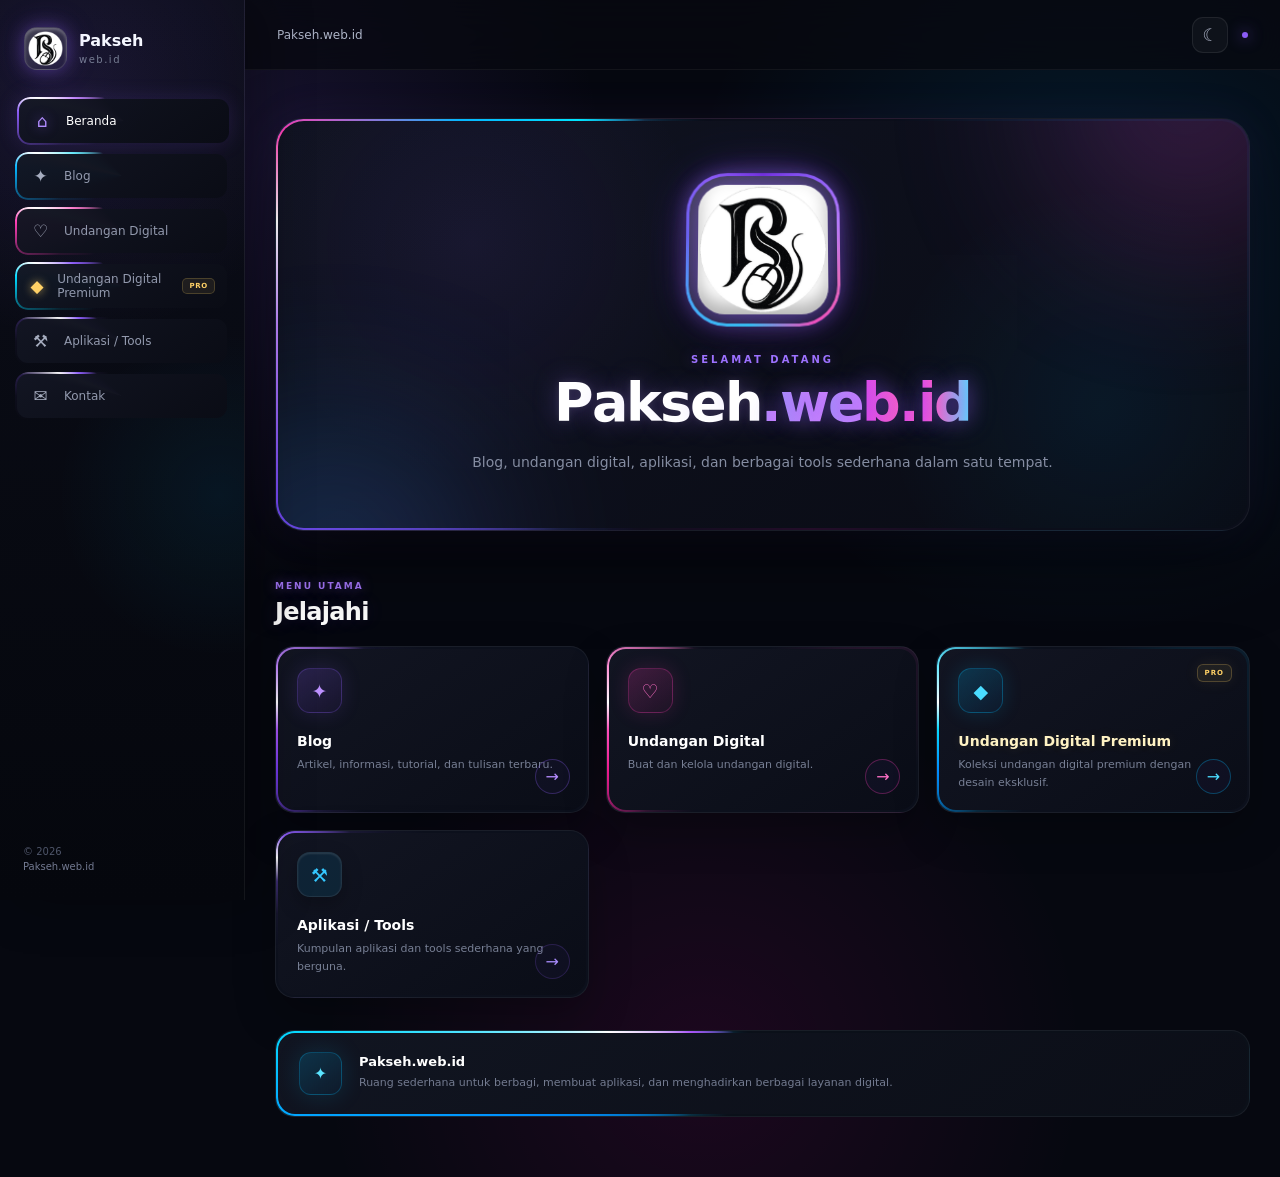
==== commit 995a93ac: "feat: add contact page and navigation" ====
--- a/index.html
+++ b/index.html
@@ -158,6 +158,23 @@
             </span>
 
         </a>
+
+        <!-- KONTAK -->
+
+<a
+    href="kontak.html"
+    class="menu-item"
+>
+
+    <span class="menu-icon">
+        ✉
+    </span>
+
+    <span>
+        Kontak
+    </span>
+
+</a>
 
 
     </nav>
--- a/style.css
+++ b/style.css
@@ -746,7 +746,15 @@
    CUSTOM LOGO
    ========================================================= */
 
+/* =====================================================
+   LOGO UTAMA
+   3D + NEON RING + MOVING LIGHT
+===================================================== */
+
 .custom-logo {
+
+    --neon-angle: 0deg;
+
     position: relative;
 
     width: 150px;
@@ -766,57 +774,351 @@
         );
 
     border:
-        1px solid rgba(255,255,255,.12);
+        1px solid
+        rgba(255,255,255,.12);
 
     box-shadow:
-        0 25px 60px rgba(0,0,0,.45),
-        0 0 45px rgba(139,92,246,.25);
+
+        0 25px 60px
+        rgba(0,0,0,.45),
+
+        0 0 35px
+        rgba(139,92,246,.35),
+
+        0 0 70px
+        rgba(139,92,246,.12);
 
     transform:
         perspective(600px)
         rotateX(5deg);
 
-    z-index: 3;
-}
-
-
-/* LOGO INNER */
+    z-index: 2;
+
+    isolation: isolate;
+}
+
+
+/* =====================================================
+   NEON RING BERGERAK
+===================================================== */
+
+.custom-logo::before {
+
+    content: "";
+
+    position: absolute;
+
+    inset: -3px;
+
+    border-radius: 41px;
+
+    padding: 3px;
+
+    background:
+
+        conic-gradient(
+            from var(--neon-angle),
+
+            #6d28d9 0deg,
+
+            #8b5cf6 35deg,
+
+            #c084fc 70deg,
+
+            #f472b6 110deg,
+
+            #ff4fb3 145deg,
+
+            #22d3ee 190deg,
+
+            #38bdf8 230deg,
+
+            #6366f1 280deg,
+
+            #8b5cf6 325deg,
+
+            #6d28d9 360deg
+        );
+
+    /*
+       Membuat bagian tengah transparan
+       sehingga hanya menjadi ring
+    */
+
+    -webkit-mask:
+        linear-gradient(#000 0 0) content-box,
+        linear-gradient(#000 0 0);
+
+    -webkit-mask-composite:
+        xor;
+
+    mask:
+        linear-gradient(#000 0 0) content-box,
+        linear-gradient(#000 0 0);
+
+    mask-composite:
+        exclude;
+
+    z-index: -1;
+
+    filter:
+
+        drop-shadow(
+            0 0 5px
+            rgba(139,92,246,.95)
+        )
+
+        drop-shadow(
+            0 0 12px
+            rgba(217,70,239,.75)
+        )
+
+        drop-shadow(
+            0 0 22px
+            rgba(34,211,238,.55)
+        );
+
+    animation:
+        neonRingRotate
+        4s
+        linear
+        infinite;
+}
+
+
+/* =====================================================
+   CAHAYA BESAR DI LUAR RING
+===================================================== */
+
+.custom-logo::after {
+
+    content: "";
+
+    position: absolute;
+
+    inset: -16px;
+
+    border-radius: 52px;
+
+    background:
+
+        conic-gradient(
+            from var(--neon-angle),
+
+            transparent 0deg,
+
+            rgba(139,92,246,.05) 45deg,
+
+            rgba(139,92,246,.30) 90deg,
+
+            rgba(255,92,199,.28) 150deg,
+
+            rgba(34,211,238,.24) 210deg,
+
+            transparent 280deg,
+
+            transparent 360deg
+        );
+
+    filter:
+        blur(14px);
+
+    opacity:
+        .85;
+
+    z-index: -2;
+
+    animation:
+        neonGlowRotate
+        4s
+        linear
+        infinite;
+}
+
+
+/* =====================================================
+   LOGO INNER
+===================================================== */
 
 .logo-inner {
+
+    position: relative;
+
     width: 100%;
     height: 100%;
 
     display: flex;
+
     align-items: center;
     justify-content: center;
 
-    border-radius: 29px;
-
-    color: white;
-
-    font-size: 62px;
-    font-weight: 900;
-
-    background:
+    overflow: hidden;
+
+    border-radius: 27px;
+
+    background:
+        #ffffff;
+
+    box-shadow:
+
+        inset 0 3px 4px
+        rgba(255,255,255,.30),
+
+        inset 0 -8px 14px
+        rgba(0,0,0,.20),
+
+        0 0 25px
+        rgba(139,92,246,.25);
+}
+
+
+/* =====================================================
+   GAMBAR LOGO
+===================================================== */
+
+.logo-inner img {
+
+    width: 100%;
+    height: 100%;
+
+    display: block;
+
+    object-fit: cover;
+
+    border-radius: 27px;
+}
+
+
+/* =====================================================
+   PANTULAN CAHAYA DI DALAM LOGO
+   MUNCUL ± SETIAP 4 DETIK
+===================================================== */
+
+.logo-inner::after {
+
+    content: "";
+
+    position: absolute;
+
+    top: -35%;
+
+    left: -80%;
+
+    width: 45%;
+
+    height: 170%;
+
+    background:
+
         linear-gradient(
-            145deg,
-            #b18cff,
-            #5b21b6
-        );
-
-    border:
-        1px solid
-        rgba(255,255,255,.12);
-
-    box-shadow:
-        inset 0 3px 5px
-        rgba(255,255,255,.25),
-
-        inset 0 -10px 18px
-        rgba(0,0,0,.30),
-
-        0 0 40px
-        rgba(139,92,246,.35);
+            105deg,
+
+            transparent 0%,
+
+            rgba(255,255,255,.03) 30%,
+
+            rgba(255,255,255,.95) 50%,
+
+            rgba(255,255,255,.16) 65%,
+
+            transparent 100%
+        );
+
+    transform:
+        skewX(-20deg);
+
+    filter:
+        blur(3px);
+
+    pointer-events: none;
+
+    z-index: 5;
+
+    animation:
+        logoReflection
+        4s
+        ease-in-out
+        infinite;
+}
+
+
+/* =====================================================
+   RING BERPUTAR
+===================================================== */
+
+@keyframes neonRingRotate {
+
+    from {
+        --neon-angle: 0deg;
+    }
+
+    to {
+        --neon-angle: 360deg;
+    }
+
+}
+
+
+/* =====================================================
+   GLOW BERPUTAR
+===================================================== */
+
+@keyframes neonGlowRotate {
+
+    from {
+        --neon-angle: 0deg;
+    }
+
+    to {
+        --neon-angle: 360deg;
+    }
+
+}
+
+
+/* =====================================================
+   PANTULAN LOGO
+===================================================== */
+
+@keyframes logoReflection {
+
+    0% {
+
+        left: -80%;
+
+        opacity: 0;
+    }
+
+
+    8% {
+
+        opacity: .15;
+    }
+
+
+    25% {
+
+        left: 140%;
+
+        opacity: .95;
+    }
+
+
+    32% {
+
+        left: 150%;
+
+        opacity: 0;
+    }
+
+
+    100% {
+
+        left: 150%;
+
+        opacity: 0;
+    }
+
 }
 
 
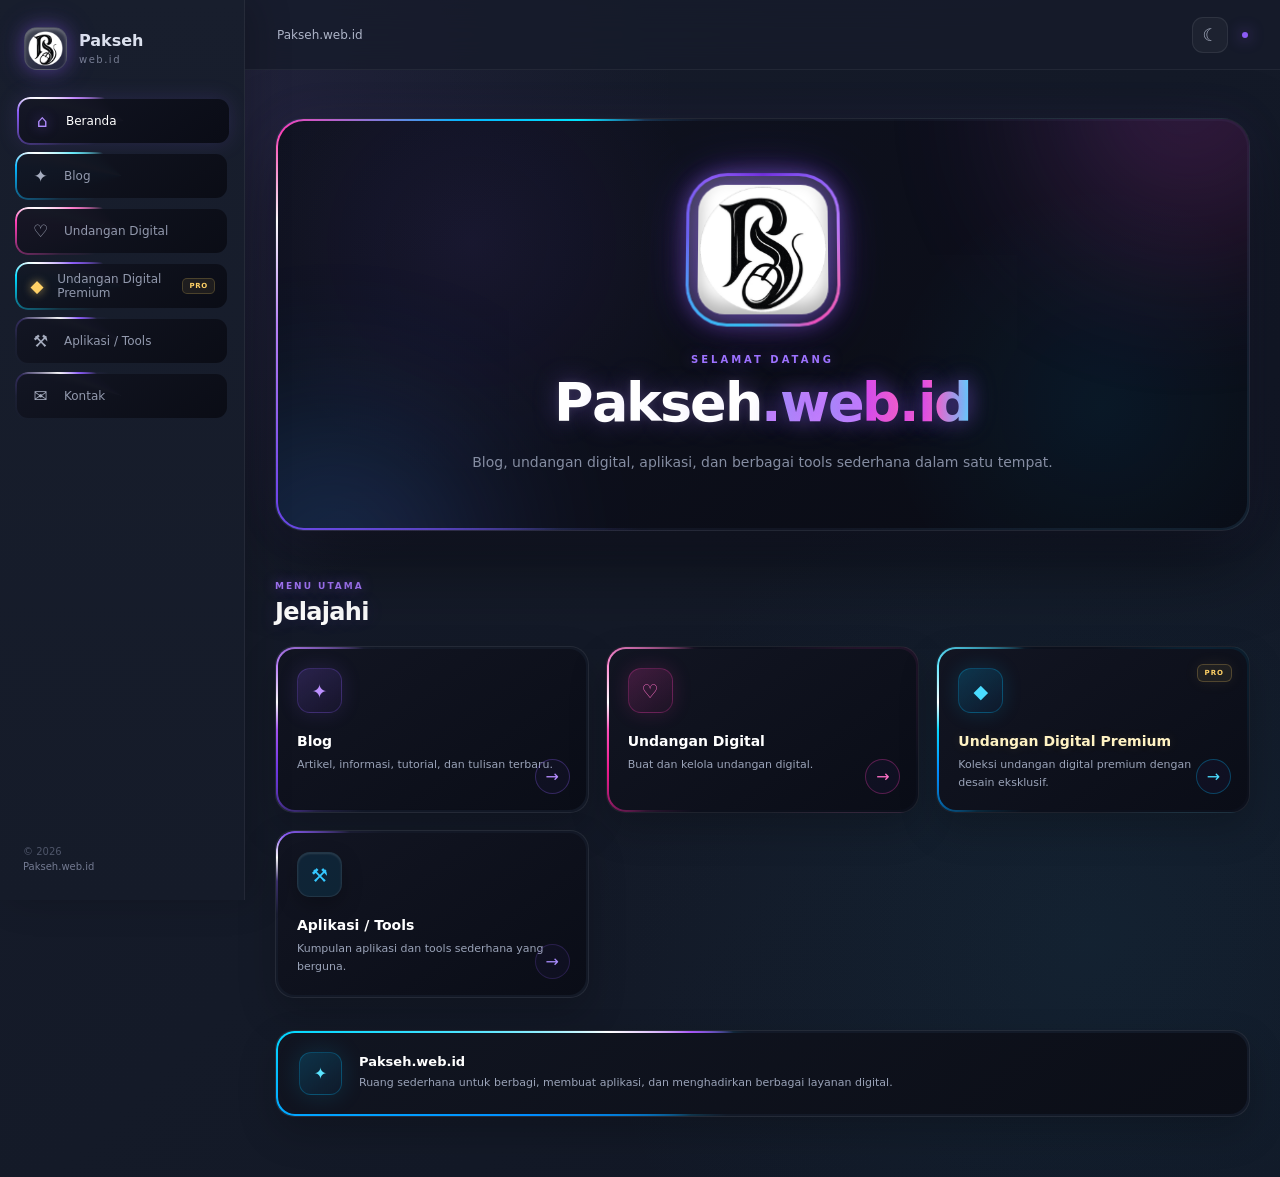
==== commit a5c26f5e: "fix: connect premium sidebar navigation" ====
--- a/index.html
+++ b/index.html
@@ -123,9 +123,9 @@
         <!-- UNDANGAN DIGITAL PREMIUM -->
 
         <a
-            href="#"
-            class="menu-item premium-menu"
-        >
+    href="premium.html"
+    class="menu-item premium-menu"
+>
 
             <span class="menu-icon premium-icon">
                 ◆
@@ -463,7 +463,7 @@
                 ================================================= -->
 
                 <a
-                    href="#"
+                    href="premium.html"
                     class="quick-card premium-card"
                 >
 
--- a/style.css
+++ b/style.css
@@ -3888,4 +3888,787 @@
             42px;
     }
 
+}
+
+/* =====================================================
+   PAKSEH.WEB.ID
+   BALANCED DARK / LIGHT THEME
+===================================================== */
+
+
+/* =====================================================
+   DARK MODE
+   Tidak terlalu hitam
+===================================================== */
+
+body {
+
+    background:
+
+        radial-gradient(
+            circle at 15% 10%,
+            rgba(91,70,150,.10),
+            transparent 32%
+        ),
+
+        radial-gradient(
+            circle at 85% 80%,
+            rgba(20,110,140,.07),
+            transparent 35%
+        ),
+
+        linear-gradient(
+            135deg,
+            #111522 0%,
+            #0e1320 50%,
+            #0b101b 100%
+        );
+
+    color:
+        #d8dceb;
+
+}
+
+
+/* MAIN AREA */
+
+.main {
+
+    background:
+        transparent;
+
+}
+
+
+/* TOPBAR */
+
+.topbar {
+
+    background:
+        rgba(17,21,34,.72);
+
+    border-bottom:
+        1px solid
+        rgba(255,255,255,.055);
+
+    backdrop-filter:
+        blur(16px);
+
+    -webkit-backdrop-filter:
+        blur(16px);
+
+}
+
+
+/* SIDEBAR */
+
+.sidebar {
+
+    background:
+
+        linear-gradient(
+            180deg,
+            #121726,
+            #0f1420
+        );
+
+    border-right:
+        1px solid
+        rgba(255,255,255,.06);
+
+    box-shadow:
+        10px 0 35px
+        rgba(0,0,0,.18);
+
+}
+
+
+/* CONTENT */
+
+.content {
+
+    color:
+        #d8dceb;
+
+}
+
+
+/* =====================================================
+   DARK MODE CARD BALANCE
+===================================================== */
+
+.quick-card,
+.info-card,
+.article-card,
+.tool-card,
+.contact-card,
+.premium-template {
+
+    background:
+        rgba(20,25,39,.72);
+
+    border-color:
+        rgba(255,255,255,.075);
+
+    box-shadow:
+        0 16px 38px
+        rgba(0,0,0,.20);
+
+}
+
+
+/* HERO */
+
+.hero {
+
+    background:
+
+        radial-gradient(
+            circle at 15% 15%,
+            rgba(139,92,246,.13),
+            transparent 35%
+        ),
+
+        radial-gradient(
+            circle at 90% 80%,
+            rgba(34,211,238,.08),
+            transparent 35%
+        ),
+
+        rgba(18,23,36,.78);
+
+    border-color:
+        rgba(255,255,255,.07);
+
+}
+
+
+/* TEXT */
+
+.quick-info p,
+.info-card p,
+.article-body p,
+.tool-content p,
+.contact-info p {
+
+    color:
+        #9aa3b8;
+
+}
+
+
+/* =====================================================
+   LIGHT MODE
+   Tidak terlalu putih
+===================================================== */
+
+body.light-theme {
+
+    background:
+
+        radial-gradient(
+            circle at 10% 10%,
+            rgba(139,92,246,.07),
+            transparent 32%
+        ),
+
+        radial-gradient(
+            circle at 90% 85%,
+            rgba(56,189,248,.06),
+            transparent 35%
+        ),
+
+        linear-gradient(
+            135deg,
+            #eef1f7 0%,
+            #e9edf5 50%,
+            #e5eaf2 100%
+        );
+
+    color:
+        #303749;
+
+}
+
+
+/* =====================================================
+   LIGHT TOPBAR
+===================================================== */
+
+body.light-theme .topbar {
+
+    background:
+        rgba(239,242,248,.82);
+
+    border-bottom:
+        1px solid
+        rgba(80,90,115,.10);
+
+    box-shadow:
+        0 5px 20px
+        rgba(60,70,95,.05);
+
+}
+
+
+/* =====================================================
+   LIGHT SIDEBAR
+===================================================== */
+
+body.light-theme .sidebar {
+
+    background:
+
+        linear-gradient(
+            180deg,
+            #edf0f6,
+            #e7ebf3
+        );
+
+    border-right:
+        1px solid
+        rgba(80,90,115,.10);
+
+    box-shadow:
+        10px 0 30px
+        rgba(60,70,95,.07);
+
+}
+
+
+/* =====================================================
+   LIGHT CARDS
+===================================================== */
+
+body.light-theme .quick-card,
+body.light-theme .info-card,
+body.light-theme .article-card,
+body.light-theme .tool-card,
+body.light-theme .contact-card,
+body.light-theme .premium-template {
+
+    background:
+        rgba(248,250,253,.72);
+
+    border-color:
+        rgba(80,90,115,.10);
+
+    box-shadow:
+        0 14px 32px
+        rgba(60,70,95,.08);
+
+}
+
+
+/* =====================================================
+   LIGHT HERO
+===================================================== */
+
+body.light-theme .hero {
+
+    background:
+
+        radial-gradient(
+            circle at 15% 15%,
+            rgba(139,92,246,.09),
+            transparent 35%
+        ),
+
+        radial-gradient(
+            circle at 90% 80%,
+            rgba(34,211,238,.07),
+            transparent 35%
+        ),
+
+        rgba(245,247,251,.76);
+
+    border-color:
+        rgba(80,90,115,.10);
+
+    box-shadow:
+        0 20px 45px
+        rgba(60,70,95,.08);
+
+}
+
+
+/* =====================================================
+   LIGHT TEXT
+===================================================== */
+
+body.light-theme .quick-info h3,
+body.light-theme .info-card h3,
+body.light-theme .article-body h3,
+body.light-theme .tool-content h2,
+body.light-theme .contact-info h2 {
+
+    color:
+        #303647;
+
+}
+
+
+body.light-theme .quick-info p,
+body.light-theme .info-card p,
+body.light-theme .article-body p,
+body.light-theme .tool-content p,
+body.light-theme .contact-info p {
+
+    color:
+        #697386;
+
+}
+
+
+/* =====================================================
+   LIGHT SECTION TITLE
+===================================================== */
+
+body.light-theme .section-heading h2,
+body.light-theme .blog-section-heading h2,
+body.light-theme .premium-section-heading h2 {
+
+    color:
+        #303647;
+
+}
+
+
+/* =====================================================
+   LIGHT BLOG / PREMIUM / TOOLS
+===================================================== */
+
+body.light-theme .featured-article,
+body.light-theme .premium-hero {
+
+    box-shadow:
+        0 20px 50px
+        rgba(60,70,95,.08);
+
+}
+
+
+/* =====================================================
+   GLOW CONTROL
+   Supaya mode terang tidak menyilaukan
+===================================================== */
+
+body.light-theme .hero-glow,
+body.light-theme .featured-glow,
+body.light-theme .premium-hero-glow {
+
+    opacity:
+        .45;
+
+}
+
+
+/* =====================================================
+   MOBILE THEME BALANCE
+===================================================== */
+
+@media (max-width: 700px) {
+
+    body {
+
+        background:
+
+            linear-gradient(
+                160deg,
+                #111522,
+                #0d121d
+            );
+
+    }
+
+
+    body.light-theme {
+
+        background:
+
+            linear-gradient(
+                160deg,
+                #edf0f6,
+                #e6eaf2
+            );
+
+    }
+
+
+    body.light-theme .topbar {
+
+        background:
+            rgba(237,240,246,.88);
+
+    }
+
+
+    body.light-theme .quick-card,
+    body.light-theme .article-card,
+    body.light-theme .tool-card,
+    body.light-theme .contact-card {
+
+        background:
+            rgba(248,250,253,.82);
+
+    }
+
+}
+
+/* =====================================================
+   PAKSEH.WEB.ID
+   MOBILE PERFORMANCE MODE
+   Visual tetap neon, efek berat dikurangi
+===================================================== */
+
+@media (max-width: 700px) {
+
+    /* ---------------------------------------------
+       KURANGI BLUR
+    --------------------------------------------- */
+
+    .topbar,
+    .sidebar,
+    .quick-card,
+    .article-card,
+    .contact-card,
+    .premium-template,
+    .featured-article,
+    .premium-hero {
+
+        backdrop-filter: none !important;
+        -webkit-backdrop-filter: none !important;
+
+    }
+
+
+    /* ---------------------------------------------
+       KURANGI SHADOW BERAT
+    --------------------------------------------- */
+
+    .quick-card,
+    .article-card,
+    .contact-card,
+    .premium-template {
+
+        box-shadow:
+            0 10px 24px rgba(0,0,0,.16) !important;
+
+    }
+
+
+    /* ---------------------------------------------
+       LOGO
+       Tetap glow tetapi lebih ringan
+    --------------------------------------------- */
+
+    .custom-logo {
+
+        box-shadow:
+            0 15px 30px rgba(0,0,0,.30),
+            0 0 25px rgba(139,92,246,.18) !important;
+
+    }
+
+
+    .logo-inner {
+
+        box-shadow:
+            inset 0 2px 3px rgba(255,255,255,.18),
+            inset 0 -5px 9px rgba(0,0,0,.20),
+            0 0 22px rgba(139,92,246,.22) !important;
+
+    }
+
+
+    /* ---------------------------------------------
+       FEATURE CARD
+    --------------------------------------------- */
+
+    .quick-card:hover,
+    .article-card:hover,
+    .contact-card:hover,
+    .premium-template:hover {
+
+        transform: none !important;
+
+    }
+
+
+    /* ---------------------------------------------
+       GLOW DEKORASI
+       Kurangi blur GPU
+    --------------------------------------------- */
+
+    .premium-hero-glow,
+    .featured-glow,
+    .hero-glow {
+
+        filter:
+            blur(25px) !important;
+
+        opacity:
+            .45 !important;
+
+    }
+
+
+    /* ---------------------------------------------
+       ORB / DEKORASI
+    --------------------------------------------- */
+
+    .visual-orb {
+
+        animation-duration:
+            18s !important;
+
+    }
+
+
+    /* ---------------------------------------------
+       RING
+       Tetap bergerak tetapi lebih lambat
+    --------------------------------------------- */
+
+    .decoration-ring {
+
+        animation-duration:
+            18s !important;
+
+    }
+
+
+    .ring-one {
+
+        animation-duration:
+            20s !important;
+
+    }
+
+
+    .ring-two {
+
+        animation-duration:
+            16s !important;
+
+    }
+
+
+    /* ---------------------------------------------
+       TEMPLATE GLOW
+    --------------------------------------------- */
+
+    .template-glow {
+
+        animation-duration:
+            7s !important;
+
+    }
+
+
+    /* ---------------------------------------------
+       HINDARI ANIMASI SAAT HOVER
+       HP tidak membutuhkan hover
+    --------------------------------------------- */
+
+    .contact-card:hover .contact-arrow {
+
+        transform:
+            none !important;
+
+    }
+
+
+    /* ---------------------------------------------
+       KURANGI GLOW BERLEBIH
+    --------------------------------------------- */
+
+    .contact-icon,
+    .visual-icon,
+    .coming-icon {
+
+        box-shadow:
+            0 0 14px rgba(139,92,246,.10) !important;
+
+    }
+
+
+    /* ---------------------------------------------
+       SIDEBAR MOBILE
+    --------------------------------------------- */
+
+    .sidebar {
+
+        box-shadow:
+            8px 0 22px rgba(0,0,0,.18) !important;
+
+    }
+
+
+    /* ---------------------------------------------
+       MODAL
+    --------------------------------------------- */
+
+    .article-modal-backdrop {
+
+        backdrop-filter:
+            none !important;
+
+        -webkit-backdrop-filter:
+            none !important;
+
+        background:
+            rgba(3,5,12,.82) !important;
+
+    }
+
+}
+
+/* =====================================================
+   PAKSEH.WEB.ID
+   FINAL THEME BALANCE
+===================================================== */
+
+
+/* =====================================================
+   DARK MODE
+   Sedikit lebih terang
+===================================================== */
+
+body {
+
+    background:
+
+        radial-gradient(
+            circle at 15% 10%,
+            rgba(120,90,190,.13),
+            transparent 32%
+        ),
+
+        radial-gradient(
+            circle at 85% 80%,
+            rgba(30,130,160,.09),
+            transparent 35%
+        ),
+
+        linear-gradient(
+            135deg,
+            #171c2b 0%,
+            #141a28 50%,
+            #111725 100%
+        );
+
+    color:
+        #dce1ee;
+
+}
+
+
+.topbar {
+
+    background:
+        rgba(23,28,43,.78);
+
+}
+
+
+.sidebar {
+
+    background:
+
+        linear-gradient(
+            180deg,
+            #181e2d,
+            #151b29
+        );
+
+}
+
+
+/* =====================================================
+   LIGHT MODE
+   Sedikit lebih gelap
+===================================================== */
+
+body.light-theme {
+
+    background:
+
+        radial-gradient(
+            circle at 10% 10%,
+            rgba(139,92,246,.06),
+            transparent 32%
+        ),
+
+        radial-gradient(
+            circle at 90% 85%,
+            rgba(56,189,248,.05),
+            transparent 35%
+        ),
+
+        linear-gradient(
+            135deg,
+            #e2e6ee 0%,
+            #dde2eb 50%,
+            #d8dee8 100%
+        );
+
+    color:
+        #303646;
+
+}
+
+
+body.light-theme .topbar {
+
+    background:
+        rgba(226,230,238,.86);
+
+}
+
+
+body.light-theme .sidebar {
+
+    background:
+
+        linear-gradient(
+            180deg,
+            #e3e7ef,
+            #dce1ea
+        );
+
+}
+
+
+/* =====================================================
+   MOBILE
+===================================================== */
+
+@media (max-width: 700px) {
+
+    body {
+
+        background:
+
+            linear-gradient(
+                160deg,
+                #171c2b,
+                #121827
+            );
+
+    }
+
+
+    body.light-theme {
+
+        background:
+
+            linear-gradient(
+                160deg,
+                #e2e6ee,
+                #d9dfe9
+            );
+
+    }
+
 }
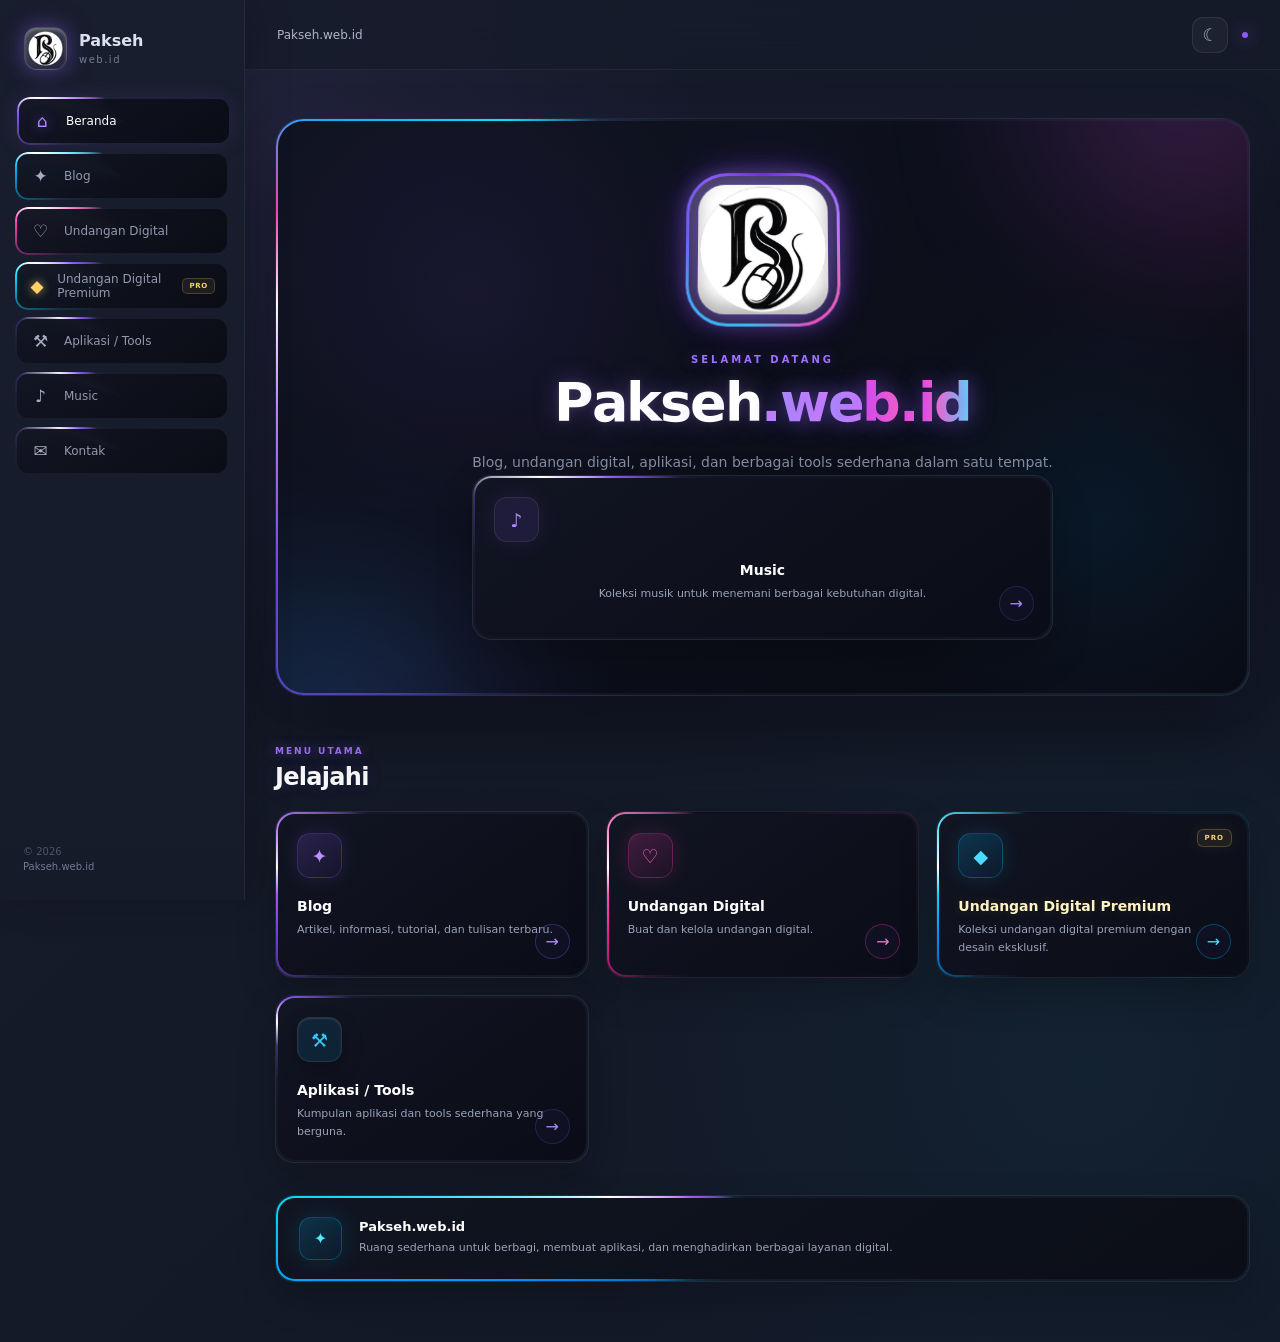
==== commit 08a5c529: "feat: add music menu and update premium pricing" ====
--- a/index.html
+++ b/index.html
@@ -158,6 +158,26 @@
             </span>
 
         </a>
+
+
+
+        <!-- MUSIC -->
+
+        <a
+            href="music.html"
+            class="menu-item"
+        >
+
+            <span class="menu-icon">
+                ♪
+            </span>
+
+            <span>
+                Music
+            </span>
+
+        </a>
+
 
         <!-- KONTAK -->
 
@@ -347,6 +367,39 @@
                 </p>
 
 
+                <!-- =================================================
+                     MUSIC
+                ================================================= -->
+
+                <a
+                    href="music.html"
+                    class="quick-card music-card"
+                >
+
+                    <div class="quick-icon purple">
+                        ♪
+                    </div>
+
+                    <div class="quick-info">
+
+                        <h3>
+                            Music
+                        </h3>
+
+                        <p>
+                            Koleksi musik untuk menemani
+                            berbagai kebutuhan digital.
+                        </p>
+
+                    </div>
+
+                    <div class="arrow">
+                        →
+                    </div>
+
+                </a>
+
+
             </div>
 
 
--- a/style.css
+++ b/style.css
@@ -4671,4 +4671,74 @@
 
     }
 
+}
+
+/* =====================================================
+   CUTE PREMIUM THUMBNAIL
+===================================================== */
+
+.cute-preview {
+
+    position: relative;
+
+    overflow: hidden;
+
+    background:
+        #f8eee8;
+
+}
+
+
+.cute-thumbnail {
+
+    width: 100%;
+    height: 100%;
+
+    display: block;
+
+    object-fit: cover;
+
+    object-position: center;
+
+    transition:
+        transform .45s ease;
+
+}
+
+
+.premium-template:hover .cute-thumbnail {
+
+    transform:
+        scale(1.04);
+
+}
+
+
+/* Label tetap terlihat di atas gambar */
+
+.cute-preview .template-label {
+
+    z-index: 5;
+
+    background:
+        rgba(20,16,25,.72);
+
+    backdrop-filter:
+        blur(6px);
+
+    -webkit-backdrop-filter:
+        blur(6px);
+
+}
+
+.template-view {
+
+    display: flex;
+
+    align-items: center;
+
+    justify-content: center;
+
+    text-decoration: none;
+
 }
